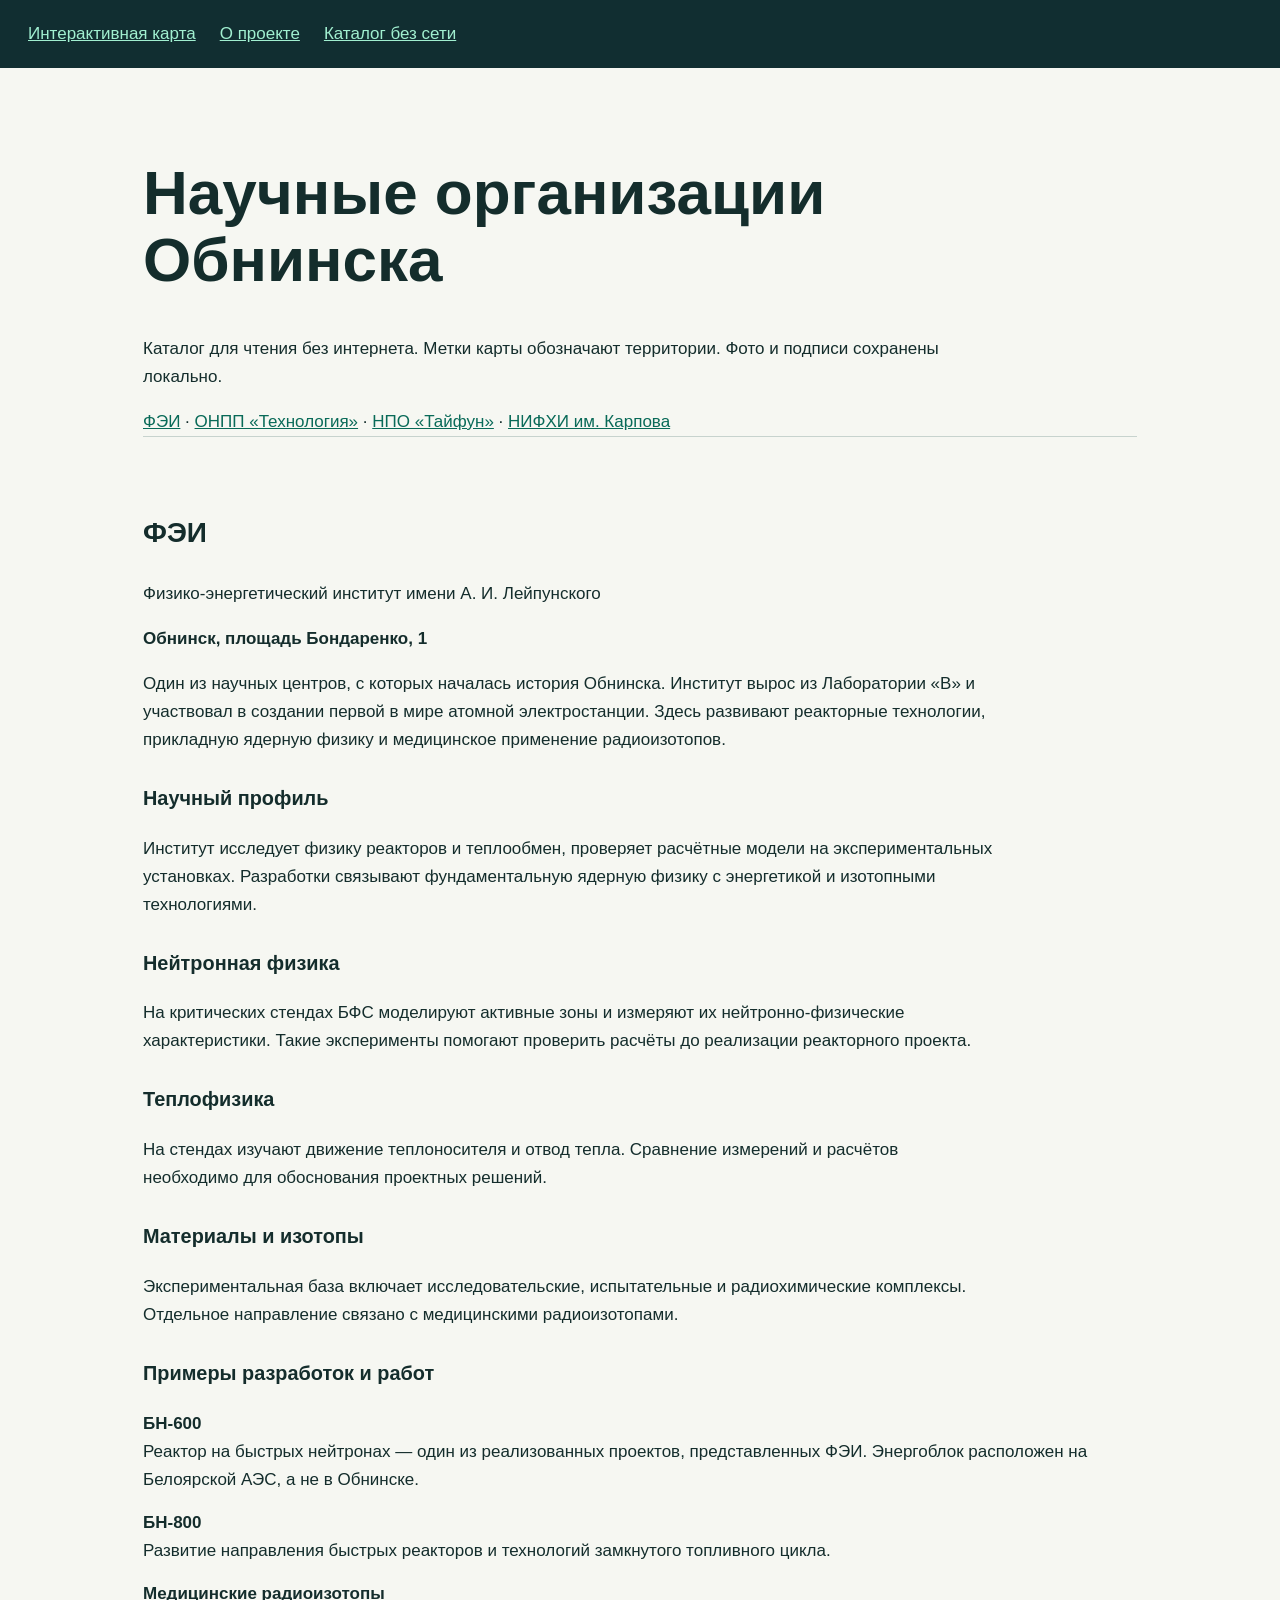
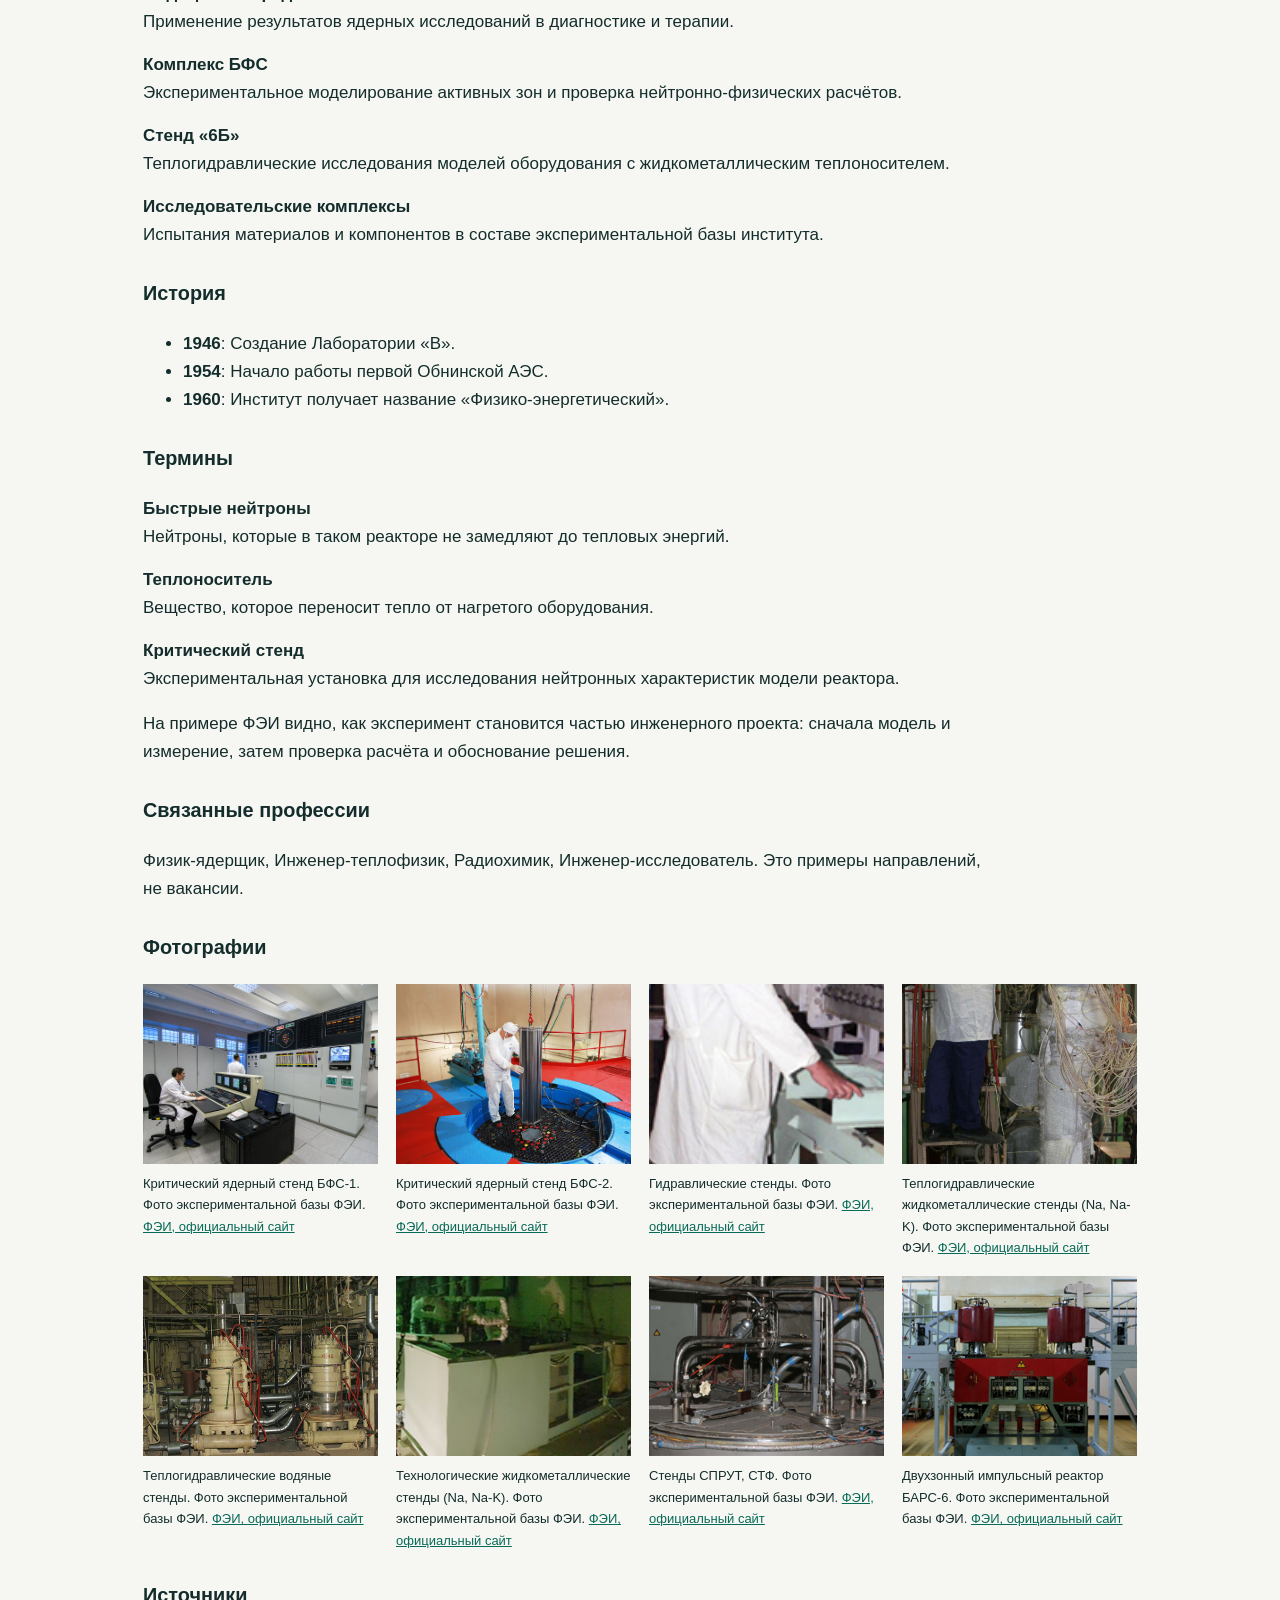
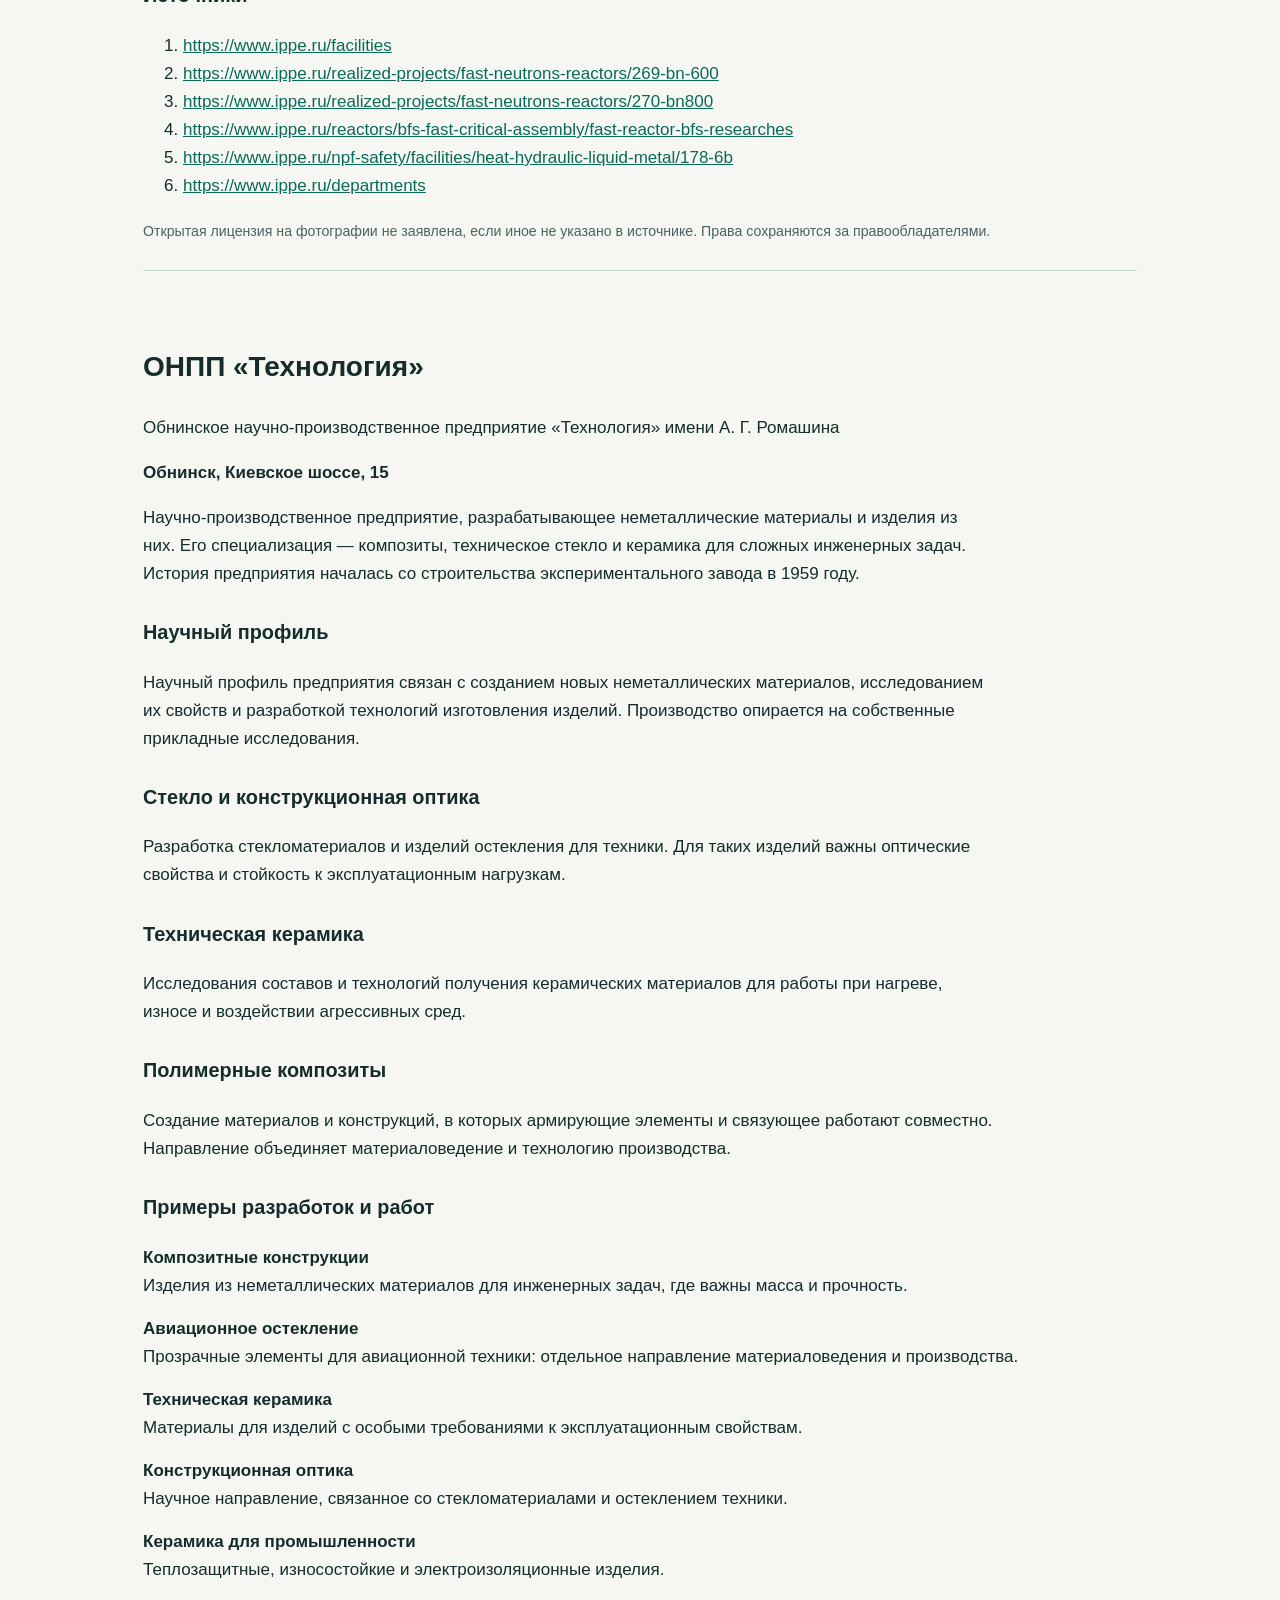
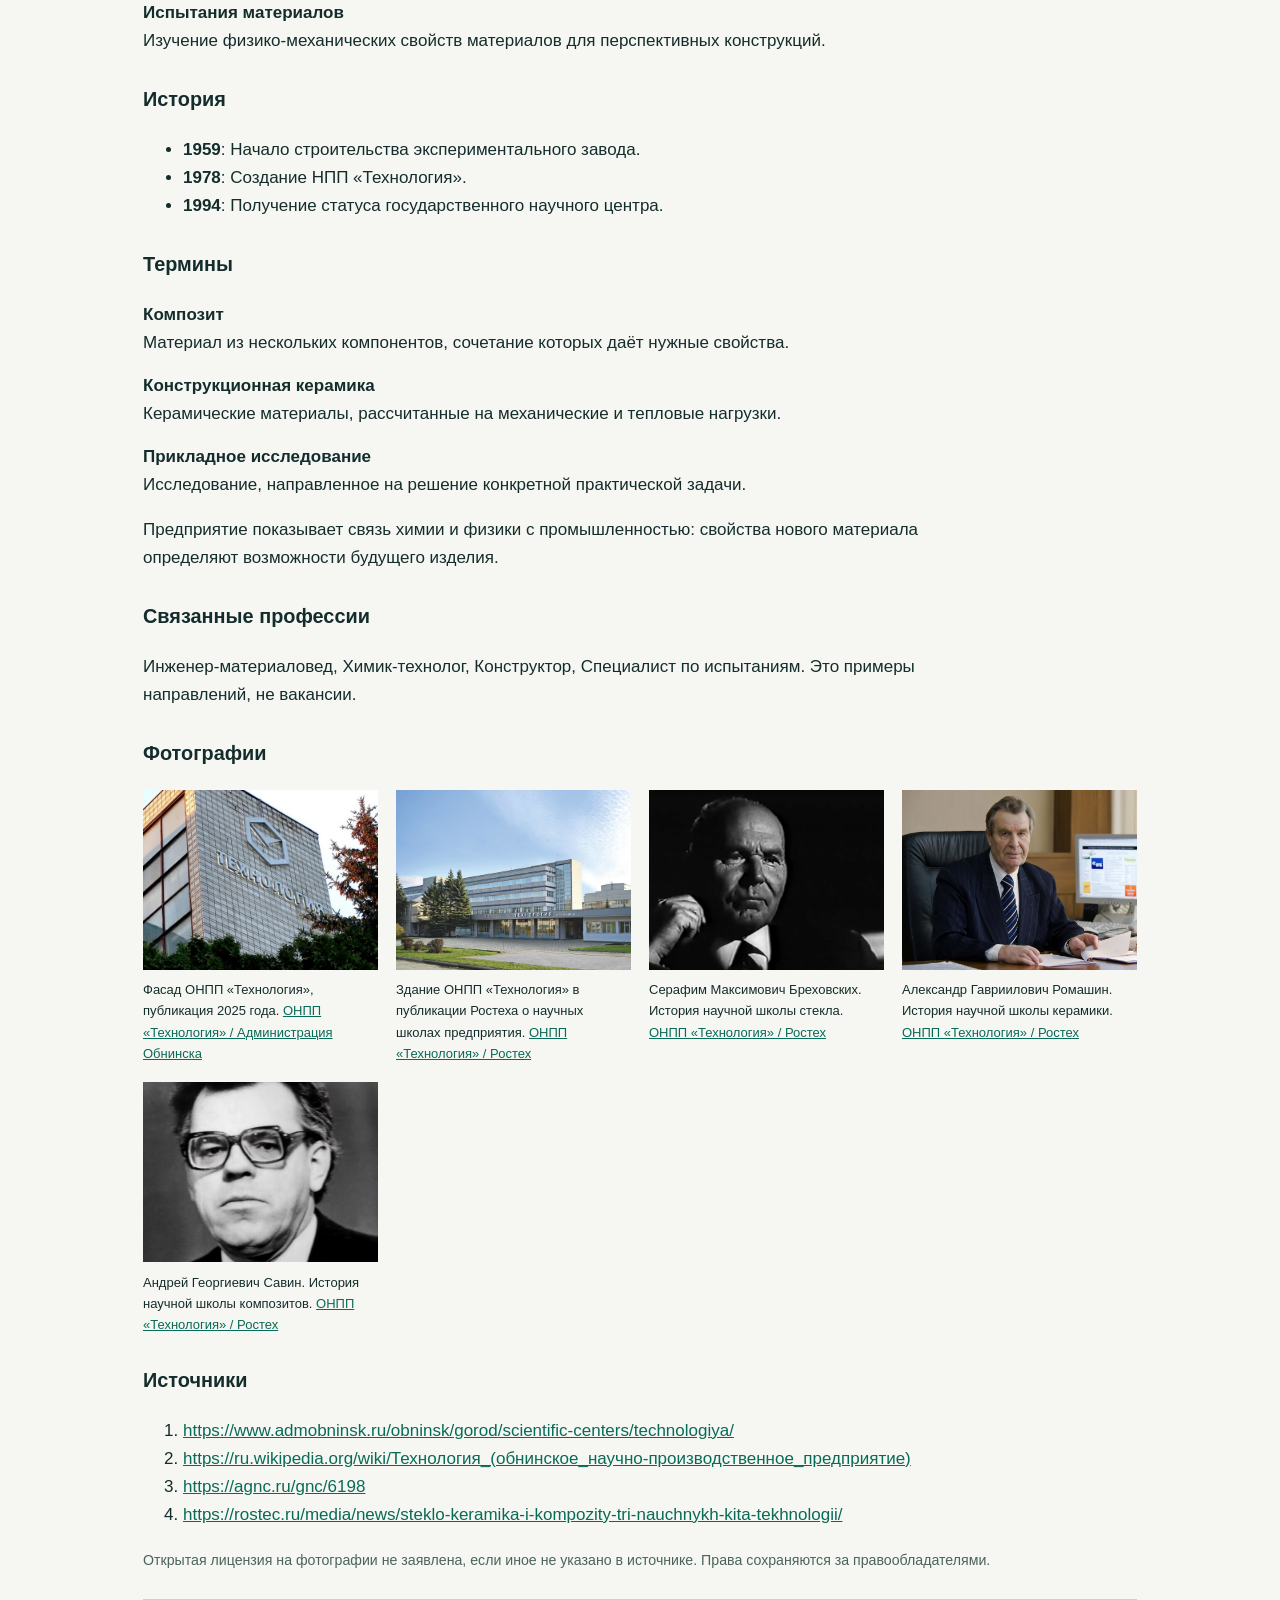
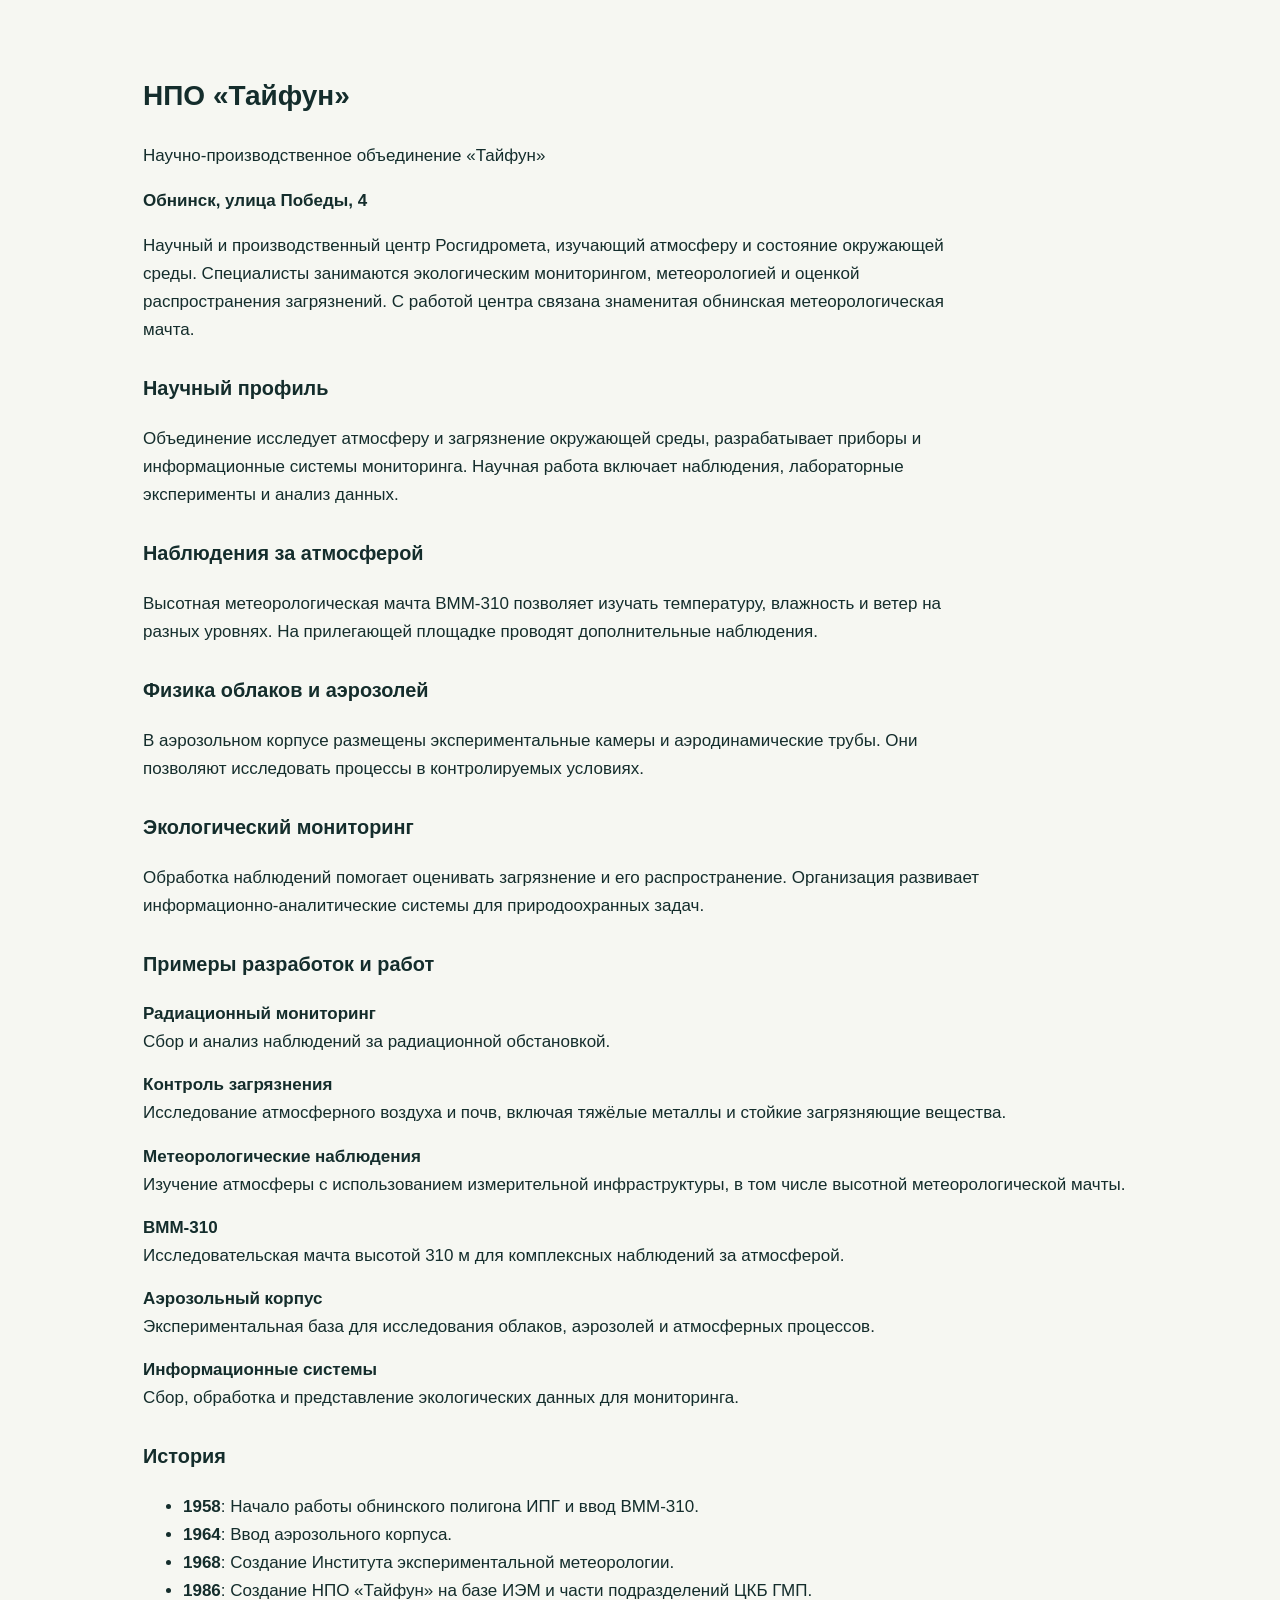
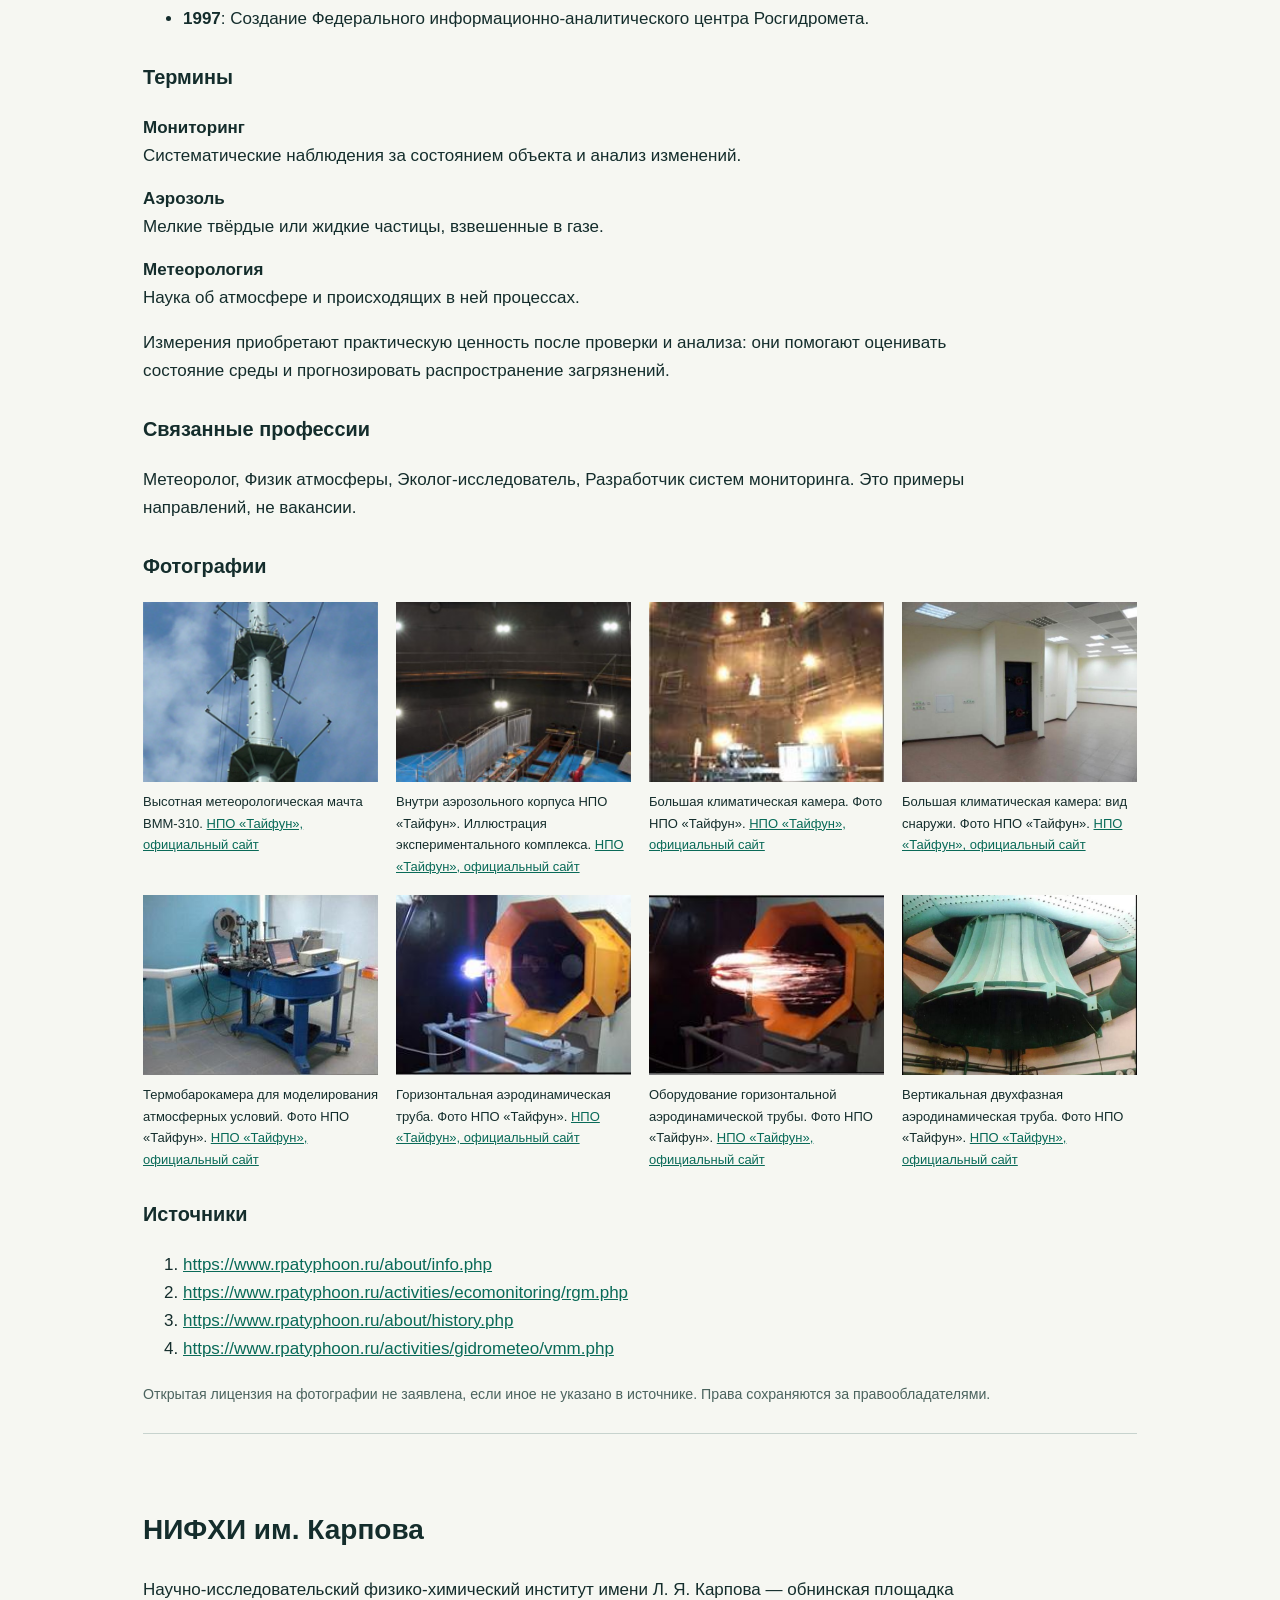
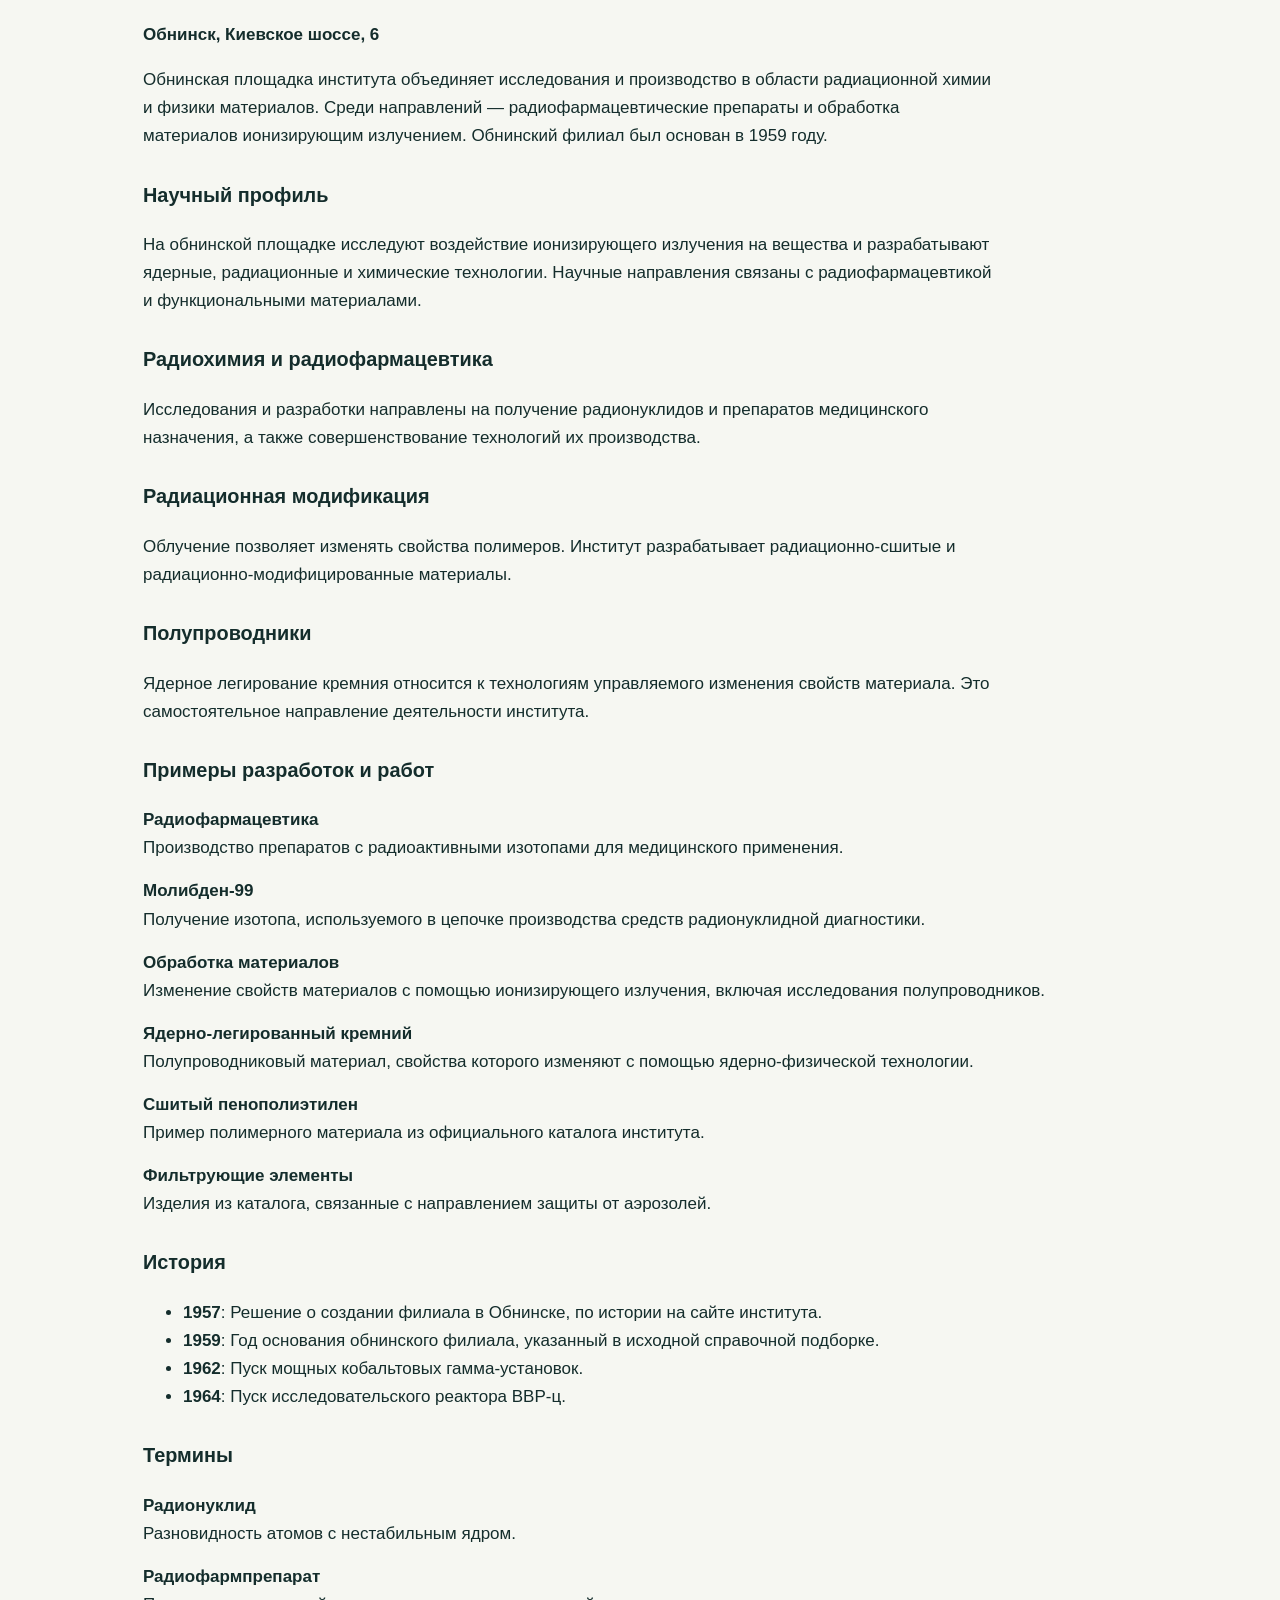
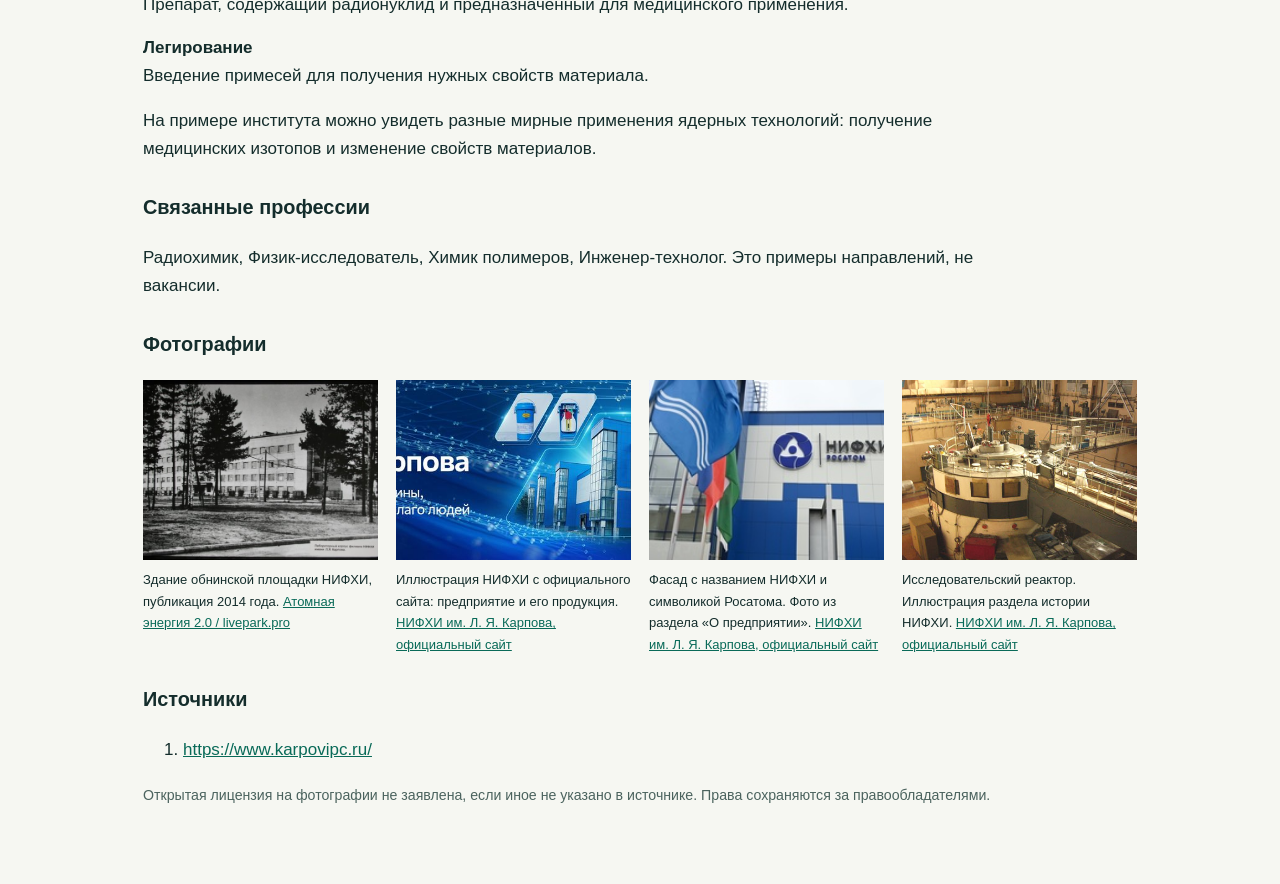
==== catalog.html @ e40cdf7e "Enhance map interactivity, upgrade high-res photos, and integrate Antigravity Orchestra - Add quick " ====
<!doctype html><html lang="ru"><meta charset="utf-8"><meta name="viewport" content="width=device-width, initial-scale=1"><title>Каталог научных организаций Обнинска</title><link rel="stylesheet" href="project.css"><header><a href="index.html">Интерактивная карта</a><a href="project.html">О проекте</a><a href="catalog.html">Каталог без сети</a></header><main><h1>Научные организации Обнинска</h1><p>Каталог для чтения без интернета. Метки карты обозначают территории. Фото и подписи сохранены локально.</p><nav><a href="#ippe">ФЭИ</a> · <a href="#technologiya">ОНПП «Технология»</a> · <a href="#typhoon">НПО «Тайфун»</a> · <a href="#karpov">НИФХИ им. Карпова</a></nav><section id="ippe"><h2>ФЭИ</h2><p>Физико-энергетический институт имени А. И. Лейпунского</p><p><b>Обнинск, площадь Бондаренко, 1</b></p><p>Один из научных центров, с которых началась история Обнинска. Институт вырос из Лаборатории «В» и участвовал в создании первой в мире атомной электростанции. Здесь развивают реакторные технологии, прикладную ядерную физику и медицинское применение радиоизотопов.</p><h3>Научный профиль</h3><p>Институт исследует физику реакторов и теплообмен, проверяет расчётные модели на экспериментальных установках. Разработки связывают фундаментальную ядерную физику с энергетикой и изотопными технологиями.</p><h3>Нейтронная физика</h3><p>На критических стендах БФС моделируют активные зоны и измеряют их нейтронно-физические характеристики. Такие эксперименты помогают проверить расчёты до реализации реакторного проекта.</p><h3>Теплофизика</h3><p>На стендах изучают движение теплоносителя и отвод тепла. Сравнение измерений и расчётов необходимо для обоснования проектных решений.</p><h3>Материалы и изотопы</h3><p>Экспериментальная база включает исследовательские, испытательные и радиохимические комплексы. Отдельное направление связано с медицинскими радиоизотопами.</p><h3>Примеры разработок и работ</h3><dl><dt>БН-600</dt><dd>Реактор на быстрых нейтронах — один из реализованных проектов, представленных ФЭИ. Энергоблок расположен на Белоярской АЭС, а не в Обнинске.</dd><dt>БН-800</dt><dd>Развитие направления быстрых реакторов и технологий замкнутого топливного цикла.</dd><dt>Медицинские радиоизотопы</dt><dd>Применение результатов ядерных исследований в диагностике и терапии.</dd><dt>Комплекс БФС</dt><dd>Экспериментальное моделирование активных зон и проверка нейтронно-физических расчётов.</dd><dt>Стенд «6Б»</dt><dd>Теплогидравлические исследования моделей оборудования с жидкометаллическим теплоносителем.</dd><dt>Исследовательские комплексы</dt><dd>Испытания материалов и компонентов в составе экспериментальной базы института.</dd></dl><h3>История</h3><ul><li><b>1946</b>: Создание Лаборатории «В».</li><li><b>1954</b>: Начало работы первой Обнинской АЭС.</li><li><b>1960</b>: Институт получает название «Физико-энергетический».</li></ul><h3>Термины</h3><dl><dt>Быстрые нейтроны</dt><dd>Нейтроны, которые в таком реакторе не замедляют до тепловых энергий.</dd><dt>Теплоноситель</dt><dd>Вещество, которое переносит тепло от нагретого оборудования.</dd><dt>Критический стенд</dt><dd>Экспериментальная установка для исследования нейтронных характеристик модели реактора.</dd></dl><p>На примере ФЭИ видно, как эксперимент становится частью инженерного проекта: сначала модель и измерение, затем проверка расчёта и обоснование решения.</p><h3>Связанные профессии</h3><p>Физик-ядерщик, Инженер-теплофизик, Радиохимик, Инженер-исследователь. Это примеры направлений, не вакансии.</p><h3>Фотографии</h3><div class="photos"><figure><a href="images/ippe-02.jpg"><img loading="lazy" src="images/ippe-02.jpg" alt="Критический ядерный стенд БФС-1. Фото экспериментальной базы ФЭИ."></a><figcaption>Критический ядерный стенд БФС-1. Фото экспериментальной базы ФЭИ. <a href="https://www.ippe.ru/facilities">ФЭИ, официальный сайт</a></figcaption></figure><figure><a href="images/ippe-03.jpg"><img loading="lazy" src="images/ippe-03.jpg" alt="Критический ядерный стенд БФС-2. Фото экспериментальной базы ФЭИ."></a><figcaption>Критический ядерный стенд БФС-2. Фото экспериментальной базы ФЭИ. <a href="https://www.ippe.ru/facilities">ФЭИ, официальный сайт</a></figcaption></figure><figure><a href="images/ippe-04.jpg"><img loading="lazy" src="images/ippe-04.jpg" alt="Гидравлические стенды. Фото экспериментальной базы ФЭИ."></a><figcaption>Гидравлические стенды. Фото экспериментальной базы ФЭИ. <a href="https://www.ippe.ru/facilities">ФЭИ, официальный сайт</a></figcaption></figure><figure><a href="images/ippe-05.jpg"><img loading="lazy" src="images/ippe-05.jpg" alt="Теплогидравлические жидкометаллические стенды (Na, Na-K). Фото экспериментальной базы ФЭИ."></a><figcaption>Теплогидравлические жидкометаллические стенды (Na, Na-K). Фото экспериментальной базы ФЭИ. <a href="https://www.ippe.ru/facilities">ФЭИ, официальный сайт</a></figcaption></figure><figure><a href="images/ippe-06.jpg"><img loading="lazy" src="images/ippe-06.jpg" alt="Теплогидравлические водяные стенды. Фото экспериментальной базы ФЭИ."></a><figcaption>Теплогидравлические водяные стенды. Фото экспериментальной базы ФЭИ. <a href="https://www.ippe.ru/facilities">ФЭИ, официальный сайт</a></figcaption></figure><figure><a href="images/ippe-07.jpg"><img loading="lazy" src="images/ippe-07.jpg" alt="Технологические жидкометаллические стенды (Na, Na-K). Фото экспериментальной базы ФЭИ."></a><figcaption>Технологические жидкометаллические стенды (Na, Na-K). Фото экспериментальной базы ФЭИ. <a href="https://www.ippe.ru/facilities">ФЭИ, официальный сайт</a></figcaption></figure><figure><a href="images/ippe-08.jpg"><img loading="lazy" src="images/ippe-08.jpg" alt="Стенды СПРУТ, СТФ. Фото экспериментальной базы ФЭИ."></a><figcaption>Стенды СПРУТ, СТФ. Фото экспериментальной базы ФЭИ. <a href="https://www.ippe.ru/facilities">ФЭИ, официальный сайт</a></figcaption></figure><figure><a href="images/ippe-09.jpg"><img loading="lazy" src="images/ippe-09.jpg" alt="Двухзонный импульсный реактор БАРС-6. Фото экспериментальной базы ФЭИ."></a><figcaption>Двухзонный импульсный реактор БАРС-6. Фото экспериментальной базы ФЭИ. <a href="https://www.ippe.ru/facilities">ФЭИ, официальный сайт</a></figcaption></figure></div><h3>Источники</h3><ol><li><a href="https://www.ippe.ru/facilities">https://www.ippe.ru/facilities</a></li><li><a href="https://www.ippe.ru/realized-projects/fast-neutrons-reactors/269-bn-600">https://www.ippe.ru/realized-projects/fast-neutrons-reactors/269-bn-600</a></li><li><a href="https://www.ippe.ru/realized-projects/fast-neutrons-reactors/270-bn800">https://www.ippe.ru/realized-projects/fast-neutrons-reactors/270-bn800</a></li><li><a href="https://www.ippe.ru/reactors/bfs-fast-critical-assembly/fast-reactor-bfs-researches">https://www.ippe.ru/reactors/bfs-fast-critical-assembly/fast-reactor-bfs-researches</a></li><li><a href="https://www.ippe.ru/npf-safety/facilities/heat-hydraulic-liquid-metal/178-6b">https://www.ippe.ru/npf-safety/facilities/heat-hydraulic-liquid-metal/178-6b</a></li><li><a href="https://www.ippe.ru/departments">https://www.ippe.ru/departments</a></li></ol><small>Открытая лицензия на фотографии не заявлена, если иное не указано в источнике. Права сохраняются за правообладателями.</small></section><section id="technologiya"><h2>ОНПП «Технология»</h2><p>Обнинское научно-производственное предприятие «Технология» имени А. Г. Ромашина</p><p><b>Обнинск, Киевское шоссе, 15</b></p><p>Научно-производственное предприятие, разрабатывающее неметаллические материалы и изделия из них. Его специализация — композиты, техническое стекло и керамика для сложных инженерных задач. История предприятия началась со строительства экспериментального завода в 1959 году.</p><h3>Научный профиль</h3><p>Научный профиль предприятия связан с созданием новых неметаллических материалов, исследованием их свойств и разработкой технологий изготовления изделий. Производство опирается на собственные прикладные исследования.</p><h3>Стекло и конструкционная оптика</h3><p>Разработка стекломатериалов и изделий остекления для техники. Для таких изделий важны оптические свойства и стойкость к эксплуатационным нагрузкам.</p><h3>Техническая керамика</h3><p>Исследования составов и технологий получения керамических материалов для работы при нагреве, износе и воздействии агрессивных сред.</p><h3>Полимерные композиты</h3><p>Создание материалов и конструкций, в которых армирующие элементы и связующее работают совместно. Направление объединяет материаловедение и технологию производства.</p><h3>Примеры разработок и работ</h3><dl><dt>Композитные конструкции</dt><dd>Изделия из неметаллических материалов для инженерных задач, где важны масса и прочность.</dd><dt>Авиационное остекление</dt><dd>Прозрачные элементы для авиационной техники: отдельное направление материаловедения и производства.</dd><dt>Техническая керамика</dt><dd>Материалы для изделий с особыми требованиями к эксплуатационным свойствам.</dd><dt>Конструкционная оптика</dt><dd>Научное направление, связанное со стекломатериалами и остеклением техники.</dd><dt>Керамика для промышленности</dt><dd>Теплозащитные, износостойкие и электроизоляционные изделия.</dd><dt>Испытания материалов</dt><dd>Изучение физико-механических свойств материалов для перспективных конструкций.</dd></dl><h3>История</h3><ul><li><b>1959</b>: Начало строительства экспериментального завода.</li><li><b>1978</b>: Создание НПП «Технология».</li><li><b>1994</b>: Получение статуса государственного научного центра.</li></ul><h3>Термины</h3><dl><dt>Композит</dt><dd>Материал из нескольких компонентов, сочетание которых даёт нужные свойства.</dd><dt>Конструкционная керамика</dt><dd>Керамические материалы, рассчитанные на механические и тепловые нагрузки.</dd><dt>Прикладное исследование</dt><dd>Исследование, направленное на решение конкретной практической задачи.</dd></dl><p>Предприятие показывает связь химии и физики с промышленностью: свойства нового материала определяют возможности будущего изделия.</p><h3>Связанные профессии</h3><p>Инженер-материаловед, Химик-технолог, Конструктор, Специалист по испытаниям. Это примеры направлений, не вакансии.</p><h3>Фотографии</h3><div class="photos"><figure><a href="images/technologiya.jpg"><img loading="lazy" src="images/technologiya.jpg" alt="Фасад ОНПП «Технология», публикация 2025 года."></a><figcaption>Фасад ОНПП «Технология», публикация 2025 года. <a href="https://admobninsk.ru/news/2025/10/24/news_34090.html">ОНПП «Технология» / Администрация Обнинска</a></figcaption></figure><figure><a href="images/technologiya-02.jpg"><img loading="lazy" src="images/technologiya-02.jpg" alt="Здание ОНПП «Технология» в публикации Ростеха о научных школах предприятия."></a><figcaption>Здание ОНПП «Технология» в публикации Ростеха о научных школах предприятия. <a href="https://rostec.ru/media/news/steklo-keramika-i-kompozity-tri-nauchnykh-kita-tekhnologii/">ОНПП «Технология» / Ростех</a></figcaption></figure><figure><a href="images/technologiya-03.jpg"><img loading="lazy" src="images/technologiya-03.jpg" alt="Серафим Максимович Бреховских. История научной школы стекла."></a><figcaption>Серафим Максимович Бреховских. История научной школы стекла. <a href="https://rostec.ru/media/news/steklo-keramika-i-kompozity-tri-nauchnykh-kita-tekhnologii/">ОНПП «Технология» / Ростех</a></figcaption></figure><figure><a href="images/technologiya-04.jpg"><img loading="lazy" src="images/technologiya-04.jpg" alt="Александр Гавриилович Ромашин. История научной школы керамики."></a><figcaption>Александр Гавриилович Ромашин. История научной школы керамики. <a href="https://rostec.ru/media/news/steklo-keramika-i-kompozity-tri-nauchnykh-kita-tekhnologii/">ОНПП «Технология» / Ростех</a></figcaption></figure><figure><a href="images/technologiya-05.jpg"><img loading="lazy" src="images/technologiya-05.jpg" alt="Андрей Георгиевич Савин. История научной школы композитов."></a><figcaption>Андрей Георгиевич Савин. История научной школы композитов. <a href="https://rostec.ru/media/news/steklo-keramika-i-kompozity-tri-nauchnykh-kita-tekhnologii/">ОНПП «Технология» / Ростех</a></figcaption></figure></div><h3>Источники</h3><ol><li><a href="https://www.admobninsk.ru/obninsk/gorod/scientific-centers/technologiya/">https://www.admobninsk.ru/obninsk/gorod/scientific-centers/technologiya/</a></li><li><a href="https://ru.wikipedia.org/wiki/Технология_(обнинское_научно-производственное_предприятие)">https://ru.wikipedia.org/wiki/Технология_(обнинское_научно-производственное_предприятие)</a></li><li><a href="https://agnc.ru/gnc/6198">https://agnc.ru/gnc/6198</a></li><li><a href="https://rostec.ru/media/news/steklo-keramika-i-kompozity-tri-nauchnykh-kita-tekhnologii/">https://rostec.ru/media/news/steklo-keramika-i-kompozity-tri-nauchnykh-kita-tekhnologii/</a></li></ol><small>Открытая лицензия на фотографии не заявлена, если иное не указано в источнике. Права сохраняются за правообладателями.</small></section><section id="typhoon"><h2>НПО «Тайфун»</h2><p>Научно-производственное объединение «Тайфун»</p><p><b>Обнинск, улица Победы, 4</b></p><p>Научный и производственный центр Росгидромета, изучающий атмосферу и состояние окружающей среды. Специалисты занимаются экологическим мониторингом, метеорологией и оценкой распространения загрязнений. С работой центра связана знаменитая обнинская метеорологическая мачта.</p><h3>Научный профиль</h3><p>Объединение исследует атмосферу и загрязнение окружающей среды, разрабатывает приборы и информационные системы мониторинга. Научная работа включает наблюдения, лабораторные эксперименты и анализ данных.</p><h3>Наблюдения за атмосферой</h3><p>Высотная метеорологическая мачта ВММ-310 позволяет изучать температуру, влажность и ветер на разных уровнях. На прилегающей площадке проводят дополнительные наблюдения.</p><h3>Физика облаков и аэрозолей</h3><p>В аэрозольном корпусе размещены экспериментальные камеры и аэродинамические трубы. Они позволяют исследовать процессы в контролируемых условиях.</p><h3>Экологический мониторинг</h3><p>Обработка наблюдений помогает оценивать загрязнение и его распространение. Организация развивает информационно-аналитические системы для природоохранных задач.</p><h3>Примеры разработок и работ</h3><dl><dt>Радиационный мониторинг</dt><dd>Сбор и анализ наблюдений за радиационной обстановкой.</dd><dt>Контроль загрязнения</dt><dd>Исследование атмосферного воздуха и почв, включая тяжёлые металлы и стойкие загрязняющие вещества.</dd><dt>Метеорологические наблюдения</dt><dd>Изучение атмосферы с использованием измерительной инфраструктуры, в том числе высотной метеорологической мачты.</dd><dt>ВММ-310</dt><dd>Исследовательская мачта высотой 310 м для комплексных наблюдений за атмосферой.</dd><dt>Аэрозольный корпус</dt><dd>Экспериментальная база для исследования облаков, аэрозолей и атмосферных процессов.</dd><dt>Информационные системы</dt><dd>Сбор, обработка и представление экологических данных для мониторинга.</dd></dl><h3>История</h3><ul><li><b>1958</b>: Начало работы обнинского полигона ИПГ и ввод ВММ-310.</li><li><b>1964</b>: Ввод аэрозольного корпуса.</li><li><b>1968</b>: Создание Института экспериментальной метеорологии.</li><li><b>1986</b>: Создание НПО «Тайфун» на базе ИЭМ и части подразделений ЦКБ ГМП.</li><li><b>1997</b>: Создание Федерального информационно-аналитического центра Росгидромета.</li></ul><h3>Термины</h3><dl><dt>Мониторинг</dt><dd>Систематические наблюдения за состоянием объекта и анализ изменений.</dd><dt>Аэрозоль</dt><dd>Мелкие твёрдые или жидкие частицы, взвешенные в газе.</dd><dt>Метеорология</dt><dd>Наука об атмосфере и происходящих в ней процессах.</dd></dl><p>Измерения приобретают практическую ценность после проверки и анализа: они помогают оценивать состояние среды и прогнозировать распространение загрязнений.</p><h3>Связанные профессии</h3><p>Метеоролог, Физик атмосферы, Эколог-исследователь, Разработчик систем мониторинга. Это примеры направлений, не вакансии.</p><h3>Фотографии</h3><div class="photos"><figure><a href="images/typhoon-02.jpg"><img loading="lazy" src="images/typhoon-02.jpg" alt="Высотная метеорологическая мачта ВММ-310."></a><figcaption>Высотная метеорологическая мачта ВММ-310. <a href="https://www.rpatyphoon.ru/">НПО «Тайфун», официальный сайт</a></figcaption></figure><figure><a href="images/typhoon-03.jpg"><img loading="lazy" src="images/typhoon-03.jpg" alt="Внутри аэрозольного корпуса НПО «Тайфун». Иллюстрация экспериментального комплекса."></a><figcaption>Внутри аэрозольного корпуса НПО «Тайфун». Иллюстрация экспериментального комплекса. <a href="https://www.rpatyphoon.ru/">НПО «Тайфун», официальный сайт</a></figcaption></figure><figure><a href="images/typhoon-04.jpg"><img loading="lazy" src="images/typhoon-04.jpg" alt="Большая климатическая камера. Фото НПО «Тайфун»."></a><figcaption>Большая климатическая камера. Фото НПО «Тайфун». <a href="https://www.rpatyphoon.ru/activities/gidrometeo/uu.php">НПО «Тайфун», официальный сайт</a></figcaption></figure><figure><a href="images/typhoon-05.jpg"><img loading="lazy" src="images/typhoon-05.jpg" alt="Большая климатическая камера: вид снаружи. Фото НПО «Тайфун»."></a><figcaption>Большая климатическая камера: вид снаружи. Фото НПО «Тайфун». <a href="https://www.rpatyphoon.ru/activities/gidrometeo/uu.php">НПО «Тайфун», официальный сайт</a></figcaption></figure><figure><a href="images/typhoon-06.jpg"><img loading="lazy" src="images/typhoon-06.jpg" alt="Термобарокамера для моделирования атмосферных условий. Фото НПО «Тайфун»."></a><figcaption>Термобарокамера для моделирования атмосферных условий. Фото НПО «Тайфун». <a href="https://www.rpatyphoon.ru/activities/gidrometeo/uu.php">НПО «Тайфун», официальный сайт</a></figcaption></figure><figure><a href="images/typhoon-07.jpg"><img loading="lazy" src="images/typhoon-07.jpg" alt="Горизонтальная аэродинамическая труба. Фото НПО «Тайфун»."></a><figcaption>Горизонтальная аэродинамическая труба. Фото НПО «Тайфун». <a href="https://www.rpatyphoon.ru/activities/gidrometeo/uu.php">НПО «Тайфун», официальный сайт</a></figcaption></figure><figure><a href="images/typhoon-08.jpg"><img loading="lazy" src="images/typhoon-08.jpg" alt="Оборудование горизонтальной аэродинамической трубы. Фото НПО «Тайфун»."></a><figcaption>Оборудование горизонтальной аэродинамической трубы. Фото НПО «Тайфун». <a href="https://www.rpatyphoon.ru/activities/gidrometeo/uu.php">НПО «Тайфун», официальный сайт</a></figcaption></figure><figure><a href="images/typhoon-09.jpg"><img loading="lazy" src="images/typhoon-09.jpg" alt="Вертикальная двухфазная аэродинамическая труба. Фото НПО «Тайфун»."></a><figcaption>Вертикальная двухфазная аэродинамическая труба. Фото НПО «Тайфун». <a href="https://www.rpatyphoon.ru/activities/gidrometeo/uu.php">НПО «Тайфун», официальный сайт</a></figcaption></figure></div><h3>Источники</h3><ol><li><a href="https://www.rpatyphoon.ru/about/info.php">https://www.rpatyphoon.ru/about/info.php</a></li><li><a href="https://www.rpatyphoon.ru/activities/ecomonitoring/rgm.php">https://www.rpatyphoon.ru/activities/ecomonitoring/rgm.php</a></li><li><a href="https://www.rpatyphoon.ru/about/history.php">https://www.rpatyphoon.ru/about/history.php</a></li><li><a href="https://www.rpatyphoon.ru/activities/gidrometeo/vmm.php">https://www.rpatyphoon.ru/activities/gidrometeo/vmm.php</a></li></ol><small>Открытая лицензия на фотографии не заявлена, если иное не указано в источнике. Права сохраняются за правообладателями.</small></section><section id="karpov"><h2>НИФХИ им. Карпова</h2><p>Научно-исследовательский физико-химический институт имени Л. Я. Карпова — обнинская площадка</p><p><b>Обнинск, Киевское шоссе, 6</b></p><p>Обнинская площадка института объединяет исследования и производство в области радиационной химии и физики материалов. Среди направлений — радиофармацевтические препараты и обработка материалов ионизирующим излучением. Обнинский филиал был основан в 1959 году.</p><h3>Научный профиль</h3><p>На обнинской площадке исследуют воздействие ионизирующего излучения на вещества и разрабатывают ядерные, радиационные и химические технологии. Научные направления связаны с радиофармацевтикой и функциональными материалами.</p><h3>Радиохимия и радиофармацевтика</h3><p>Исследования и разработки направлены на получение радионуклидов и препаратов медицинского назначения, а также совершенствование технологий их производства.</p><h3>Радиационная модификация</h3><p>Облучение позволяет изменять свойства полимеров. Институт разрабатывает радиационно-сшитые и радиационно-модифицированные материалы.</p><h3>Полупроводники</h3><p>Ядерное легирование кремния относится к технологиям управляемого изменения свойств материала. Это самостоятельное направление деятельности института.</p><h3>Примеры разработок и работ</h3><dl><dt>Радиофармацевтика</dt><dd>Производство препаратов с радиоактивными изотопами для медицинского применения.</dd><dt>Молибден-99</dt><dd>Получение изотопа, используемого в цепочке производства средств радионуклидной диагностики.</dd><dt>Обработка материалов</dt><dd>Изменение свойств материалов с помощью ионизирующего излучения, включая исследования полупроводников.</dd><dt>Ядерно-легированный кремний</dt><dd>Полупроводниковый материал, свойства которого изменяют с помощью ядерно-физической технологии.</dd><dt>Сшитый пенополиэтилен</dt><dd>Пример полимерного материала из официального каталога института.</dd><dt>Фильтрующие элементы</dt><dd>Изделия из каталога, связанные с направлением защиты от аэрозолей.</dd></dl><h3>История</h3><ul><li><b>1957</b>: Решение о создании филиала в Обнинске, по истории на сайте института.</li><li><b>1959</b>: Год основания обнинского филиала, указанный в исходной справочной подборке.</li><li><b>1962</b>: Пуск мощных кобальтовых гамма-установок.</li><li><b>1964</b>: Пуск исследовательского реактора ВВР-ц.</li></ul><h3>Термины</h3><dl><dt>Радионуклид</dt><dd>Разновидность атомов с нестабильным ядром.</dd><dt>Радиофармпрепарат</dt><dd>Препарат, содержащий радионуклид и предназначенный для медицинского применения.</dd><dt>Легирование</dt><dd>Введение примесей для получения нужных свойств материала.</dd></dl><p>На примере института можно увидеть разные мирные применения ядерных технологий: получение медицинских изотопов и изменение свойств материалов.</p><h3>Связанные профессии</h3><p>Радиохимик, Физик-исследователь, Химик полимеров, Инженер-технолог. Это примеры направлений, не вакансии.</p><h3>Фотографии</h3><div class="photos"><figure><a href="images/karpov.jpg"><img loading="lazy" src="images/karpov.jpg" alt="Здание обнинской площадки НИФХИ, публикация 2014 года."></a><figcaption>Здание обнинской площадки НИФХИ, публикация 2014 года. <a href="https://www.atomic-energy.ru/news/2014/11/14/52921">Атомная энергия 2.0 / livepark.pro</a></figcaption></figure><figure><a href="images/karpov-02.jpg"><img loading="lazy" src="images/karpov-02.jpg" alt="Иллюстрация НИФХИ с официального сайта: предприятие и его продукция."></a><figcaption>Иллюстрация НИФХИ с официального сайта: предприятие и его продукция. <a href="https://www.karpovipc.ru/">НИФХИ им. Л. Я. Карпова, официальный сайт</a></figcaption></figure><figure><a href="images/karpov-03.jpg"><img loading="lazy" src="images/karpov-03.jpg" alt="Фасад с названием НИФХИ и символикой Росатома. Фото из раздела «О предприятии»."></a><figcaption>Фасад с названием НИФХИ и символикой Росатома. Фото из раздела «О предприятии». <a href="https://www.karpovipc.ru/">НИФХИ им. Л. Я. Карпова, официальный сайт</a></figcaption></figure><figure><a href="images/karpov-04.jpg"><img loading="lazy" src="images/karpov-04.jpg" alt="Исследовательский реактор. Иллюстрация раздела истории НИФХИ."></a><figcaption>Исследовательский реактор. Иллюстрация раздела истории НИФХИ. <a href="https://www.karpovipc.ru/">НИФХИ им. Л. Я. Карпова, официальный сайт</a></figcaption></figure></div><h3>Источники</h3><ol><li><a href="https://www.karpovipc.ru/">https://www.karpovipc.ru/</a></li></ol><small>Открытая лицензия на фотографии не заявлена, если иное не указано в источнике. Права сохраняются за правообладателями.</small></section></main></html>
---- project.css ----
*{box-sizing:border-box}body{margin:0;background:#f6f7f2;color:#142d2c;font:17px/1.65 Arial,sans-serif}main{max-width:1050px;margin:auto;padding:50px 28px}header{background:#112e31;color:white;padding:20px 28px}a{color:#096a58}header a{color:#a1efd0;margin-right:24px}h1{font-size:clamp(34px,6vw,62px);line-height:1.08;max-width:950px}h2{margin-top:48px;font-size:28px}h3{margin-top:28px}p{max-width:850px}.lead{font-size:23px}.action{display:inline-block;background:#123e39;color:white;padding:12px 22px;margin:8px 12px 8px 0;border-radius:6px;text-decoration:none}section{border-top:1px solid #c7d3ce;padding:25px 0}.photos{display:grid;grid-template-columns:repeat(auto-fit,minmax(220px,1fr));gap:18px}figure{margin:0}figure img{width:100%;height:180px;object-fit:cover}figcaption{font-size:13px}dt{font-weight:bold}dd{margin:0 0 15px}small{color:#4b635e}table{width:100%;border-collapse:collapse}td,th{text-align:left;padding:12px;border-bottom:1px solid #cad5cd}@media print{header,.action{display:none}body{background:white}main{padding:0}.photos{grid-template-columns:repeat(3,1fr)}section{break-before:page}}
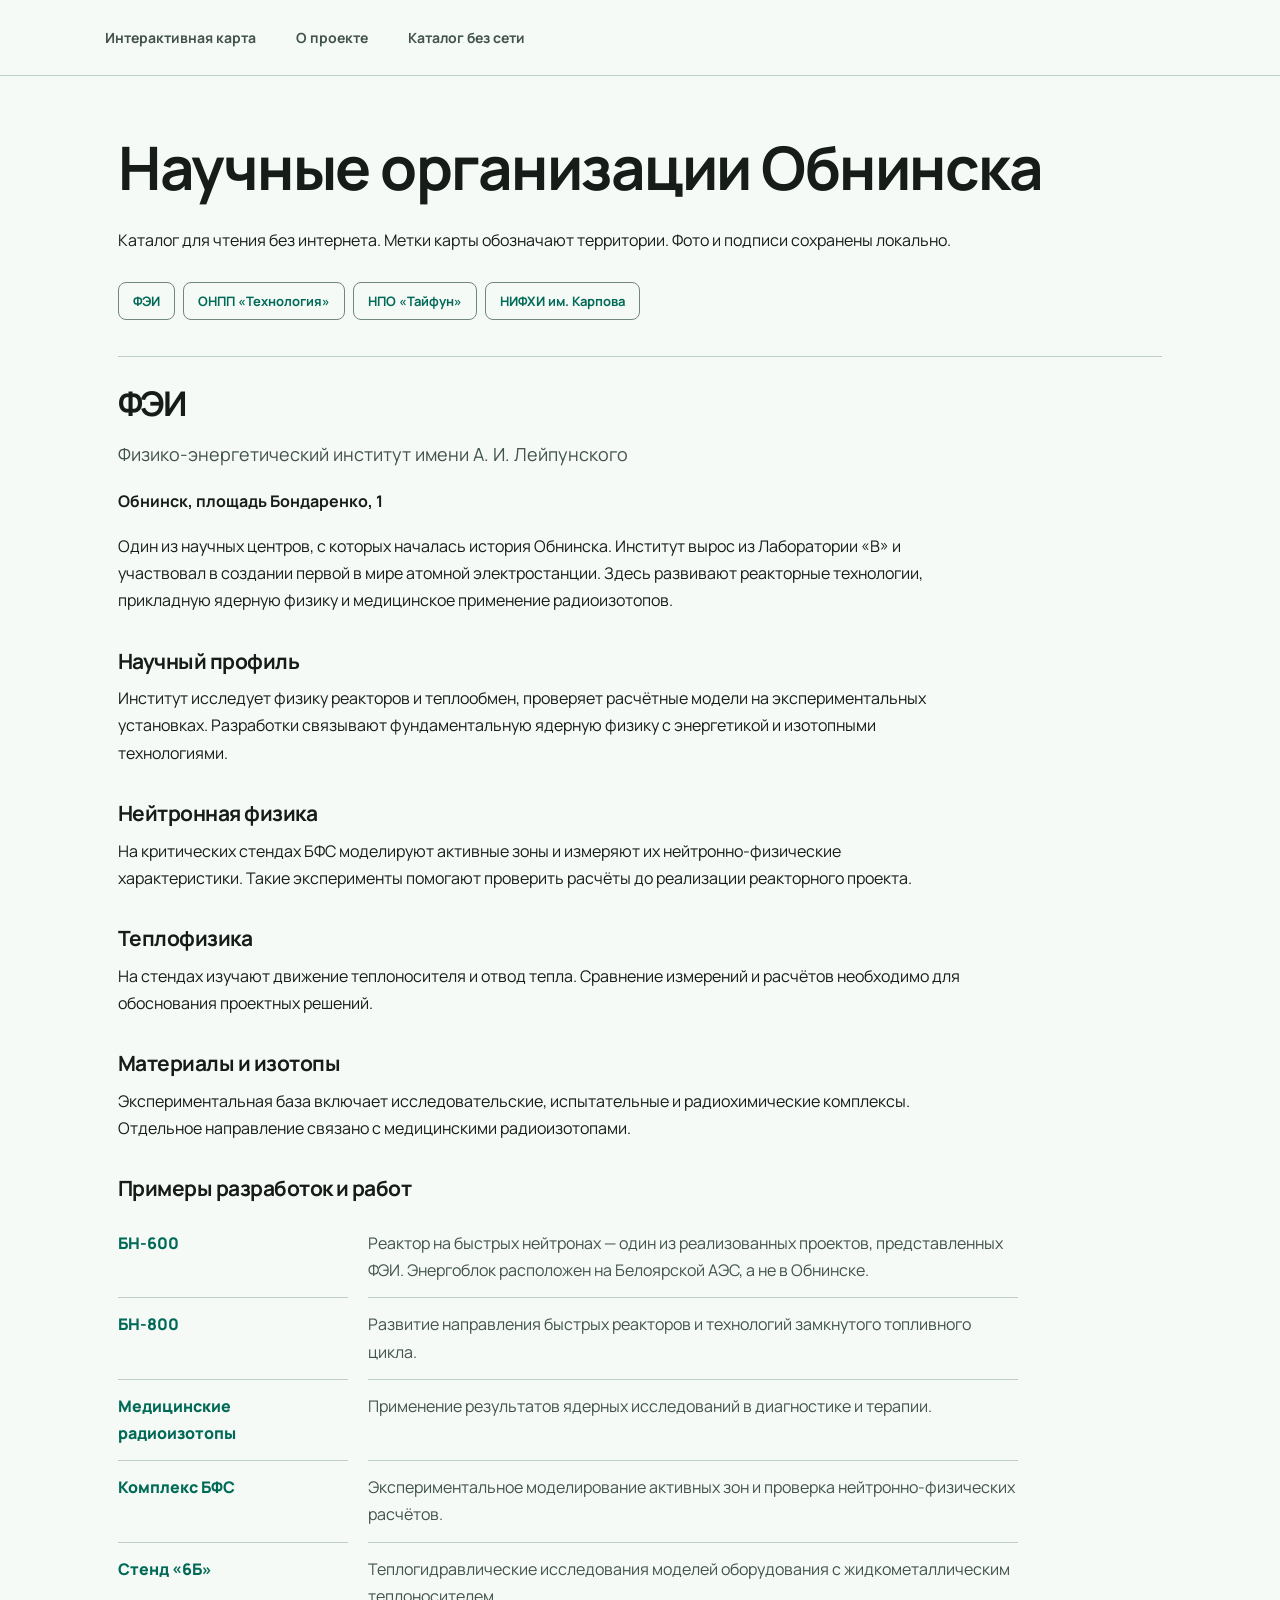
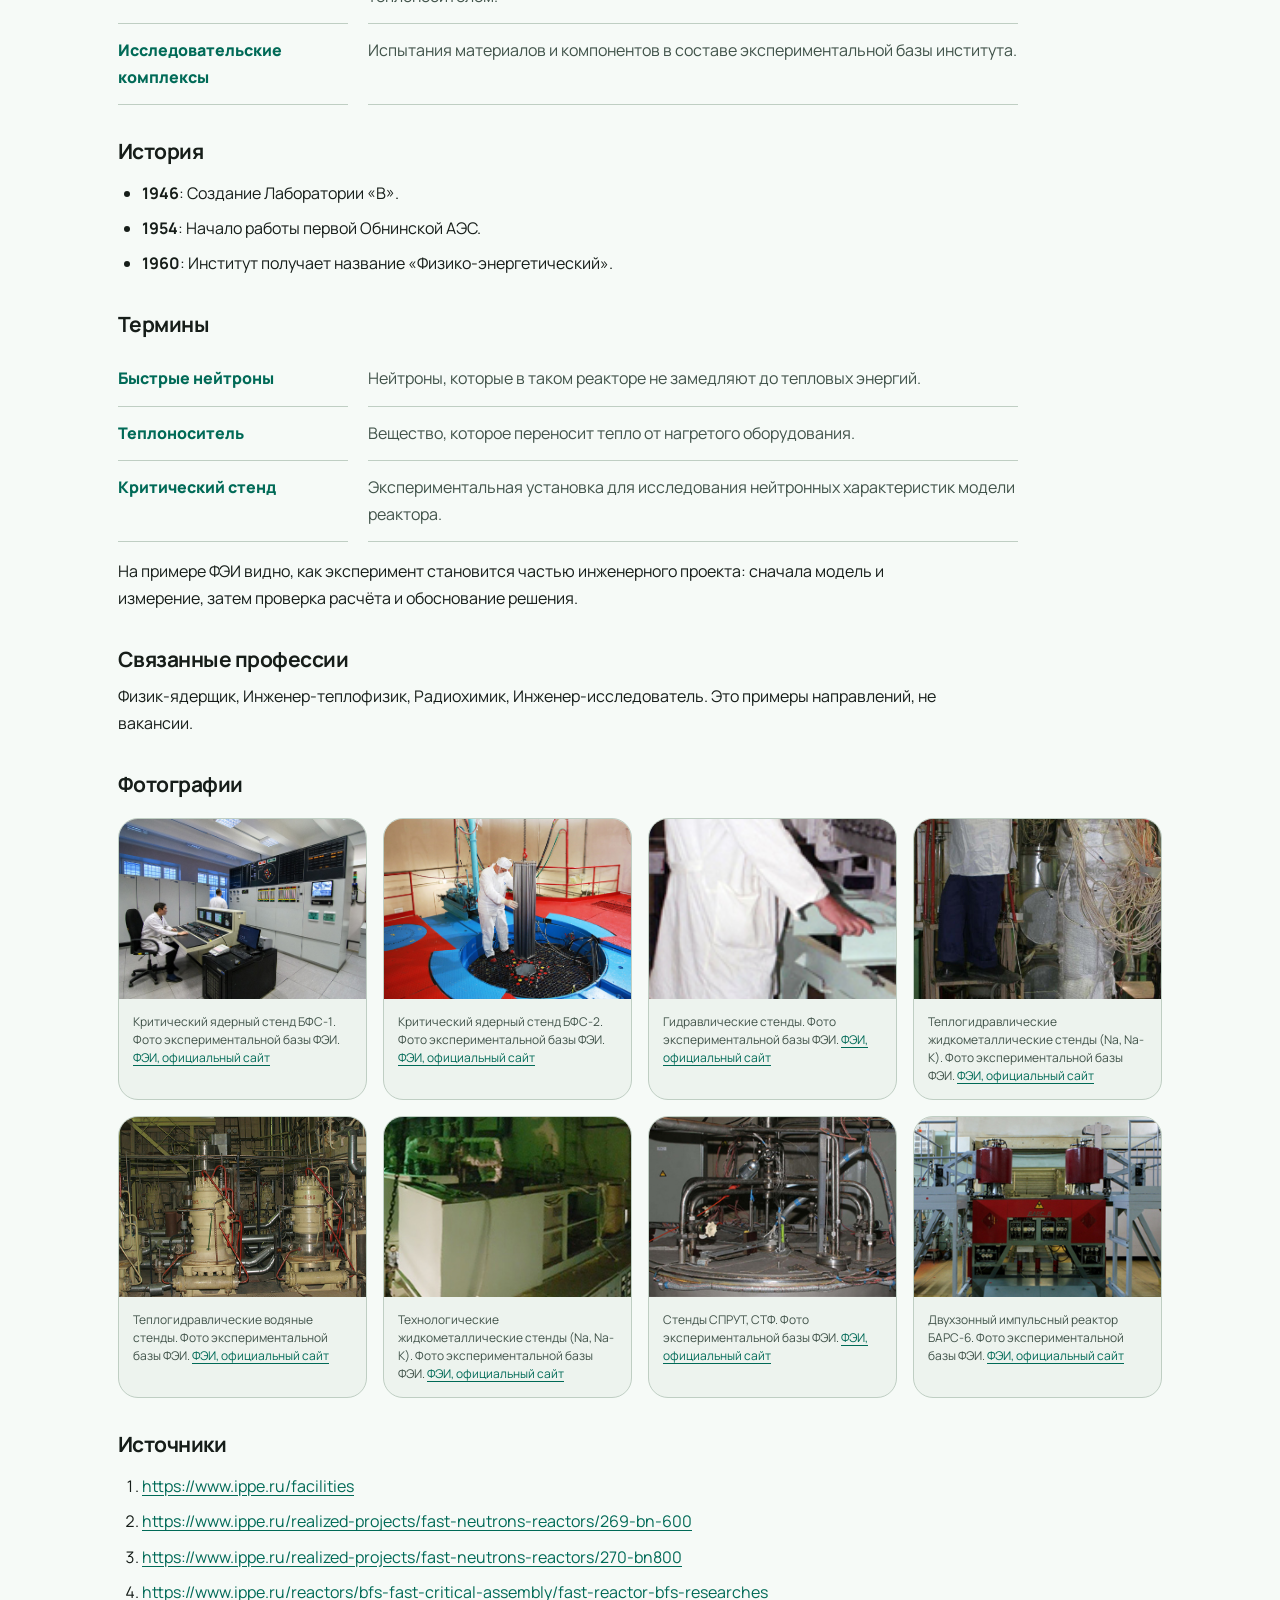
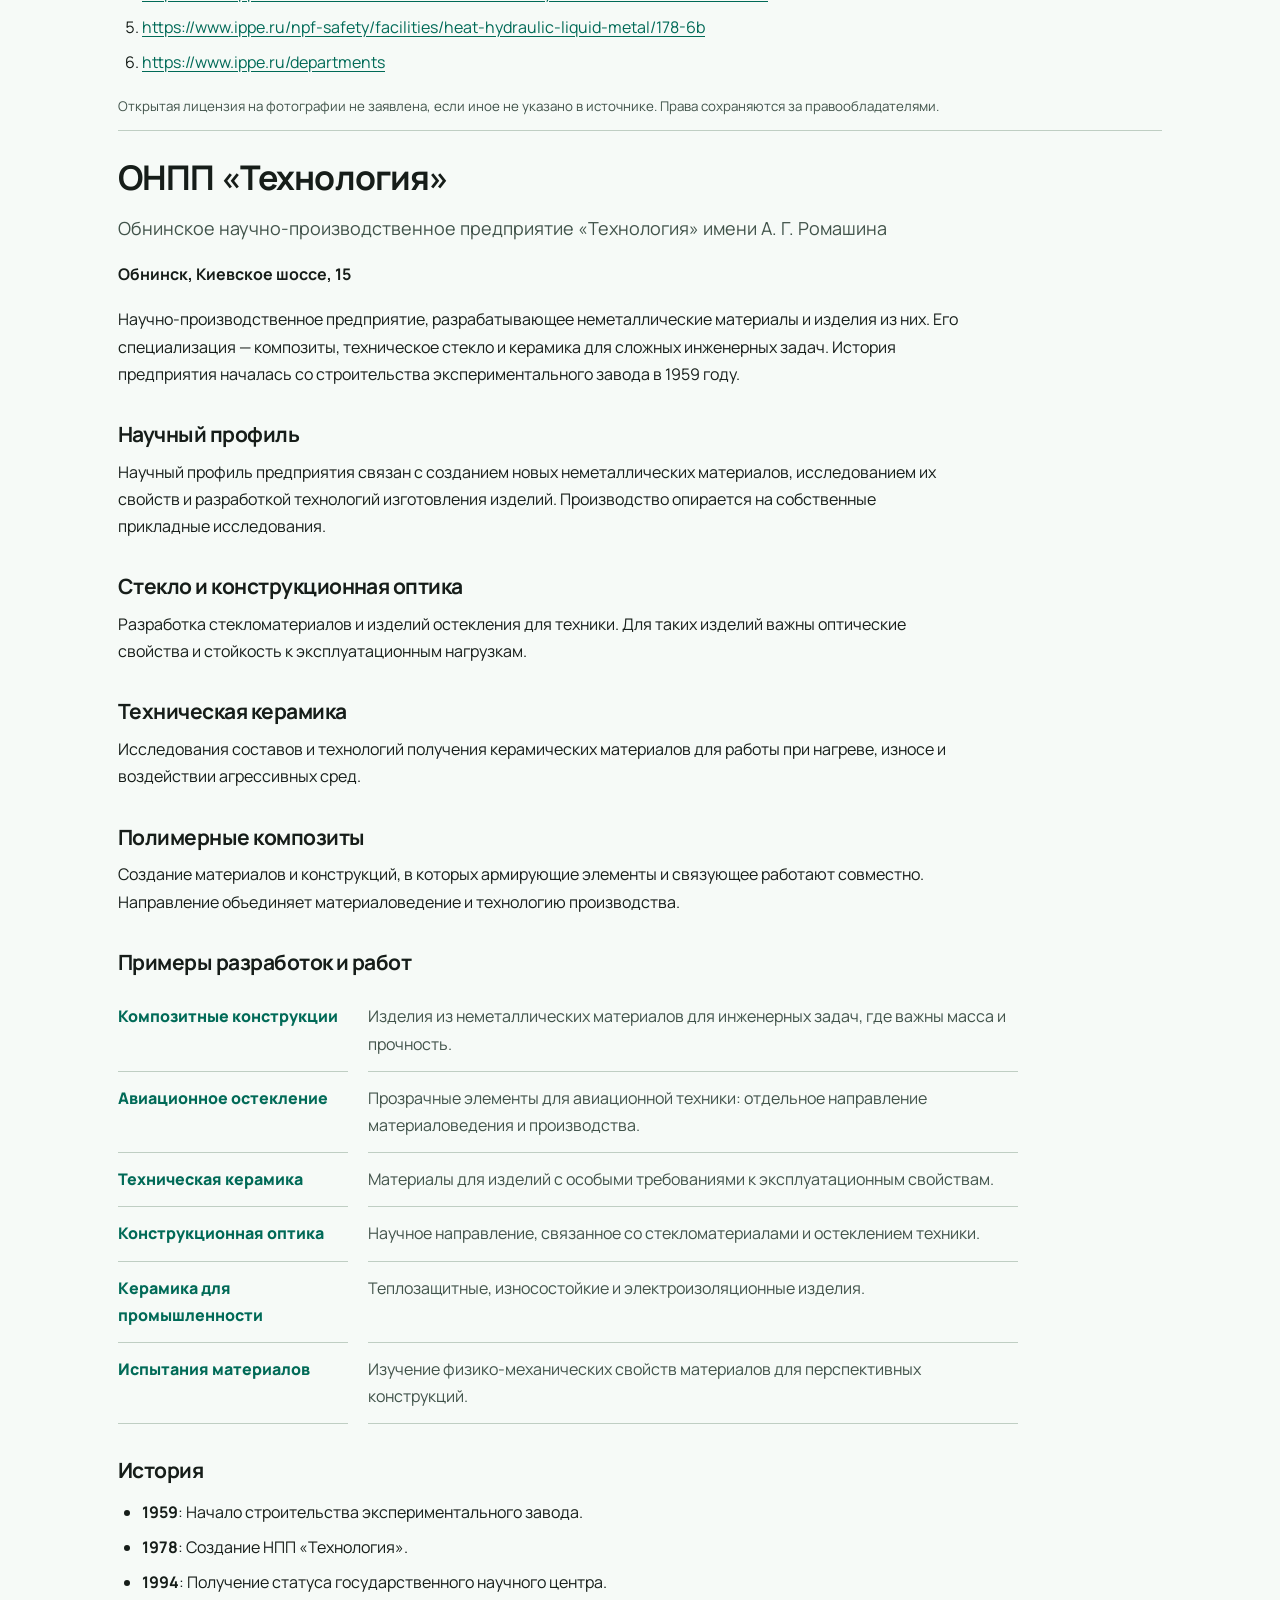
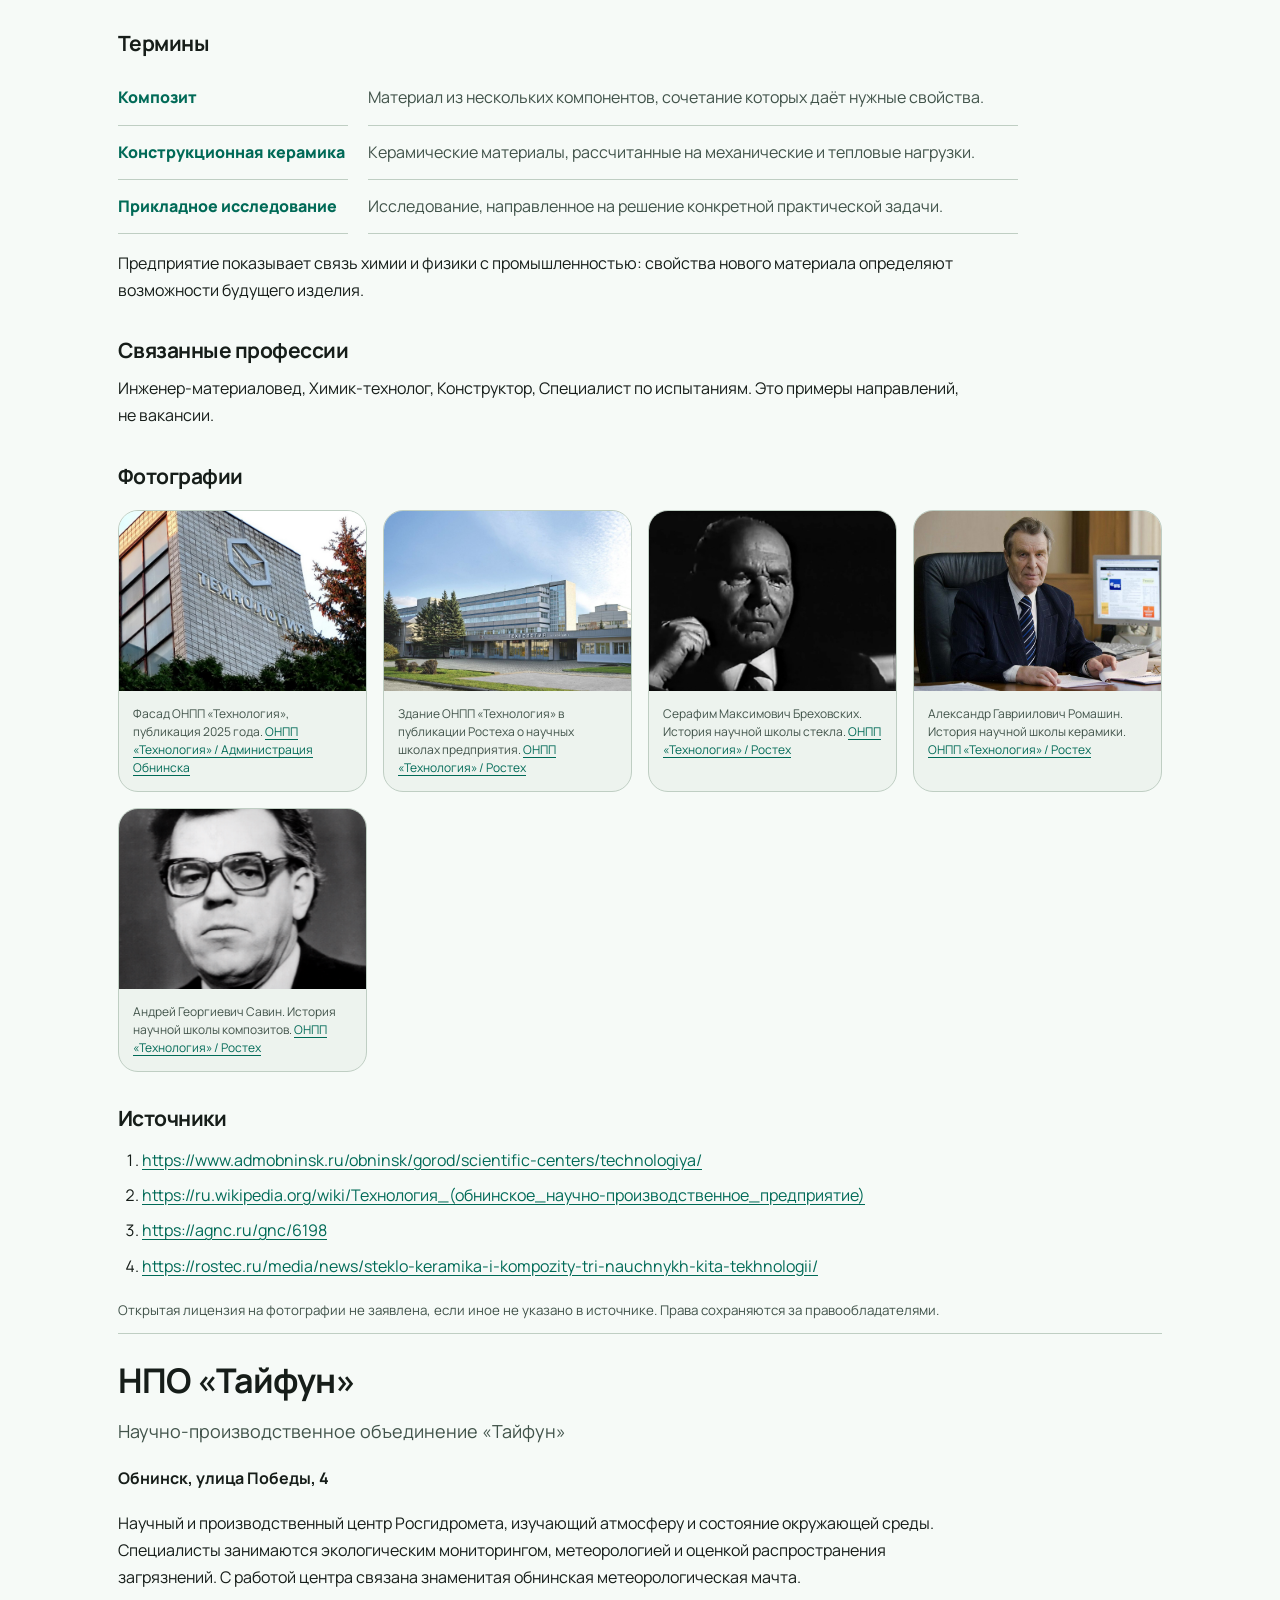
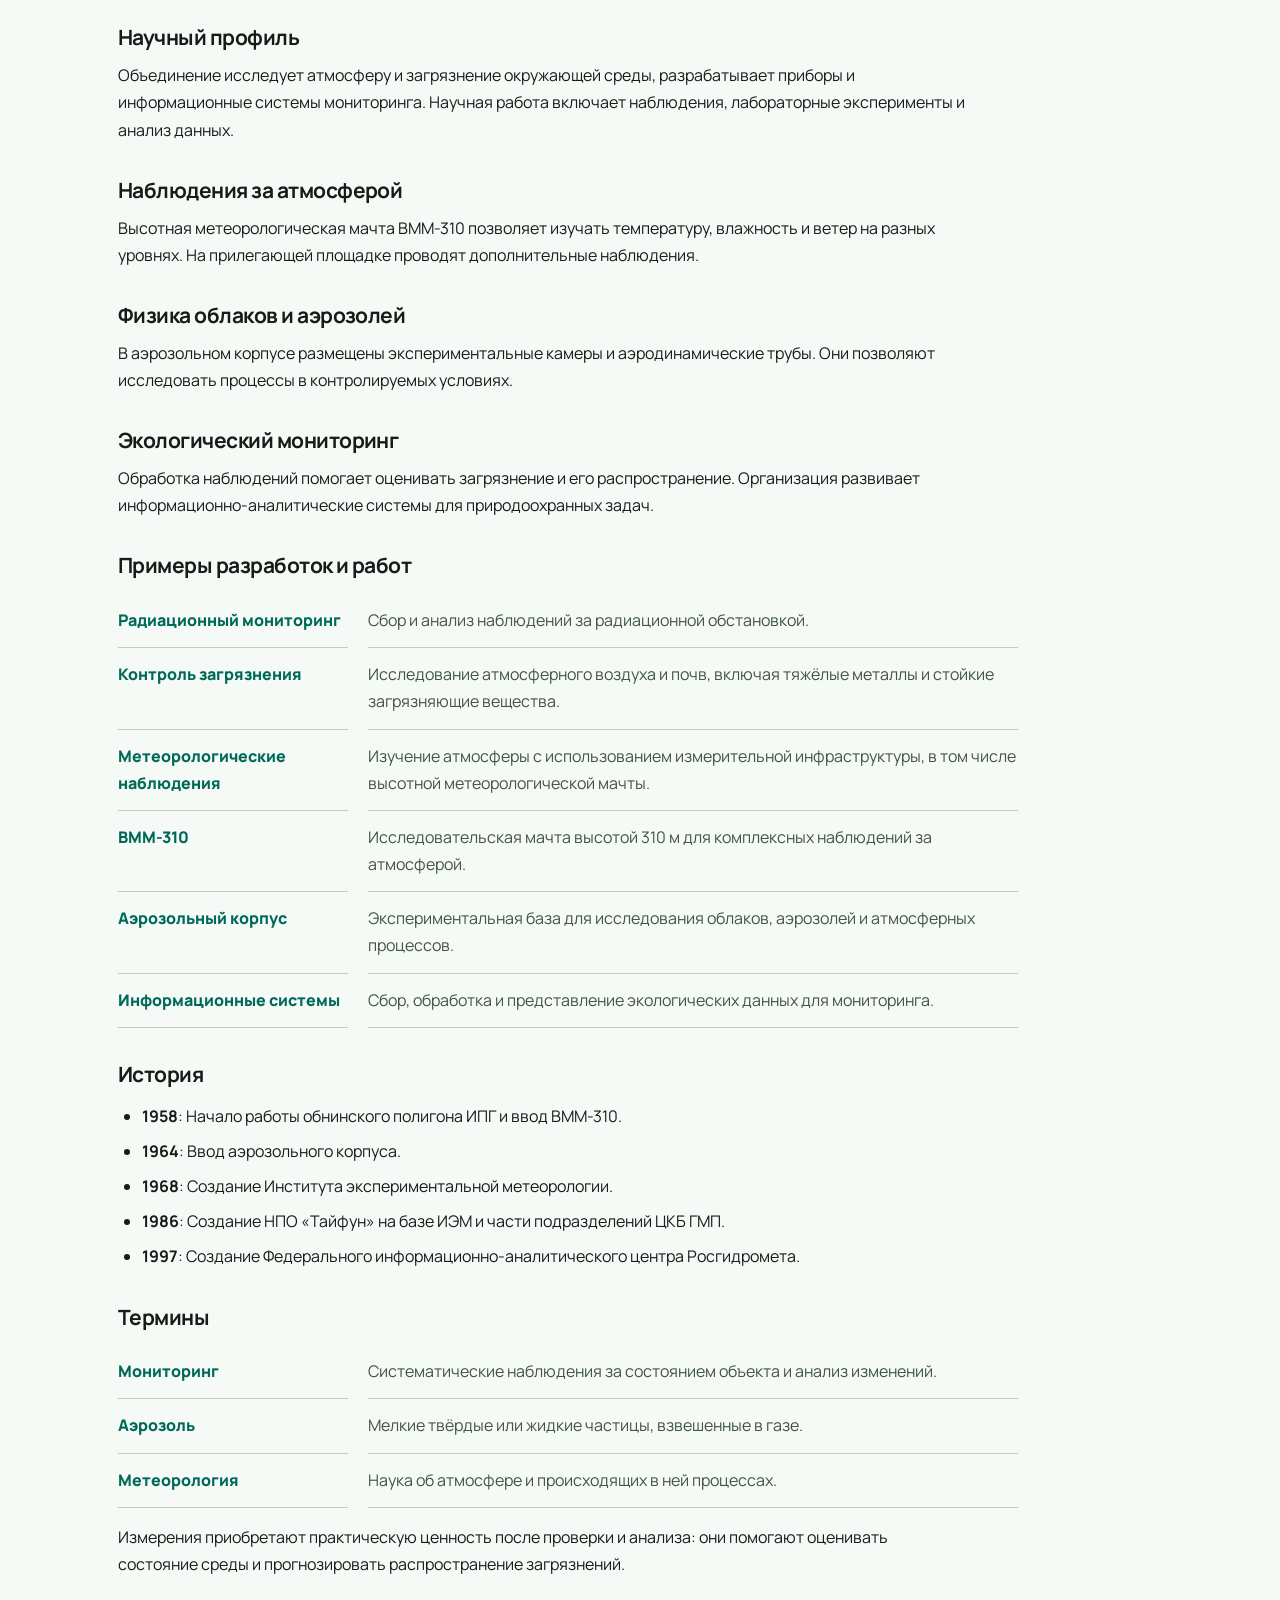
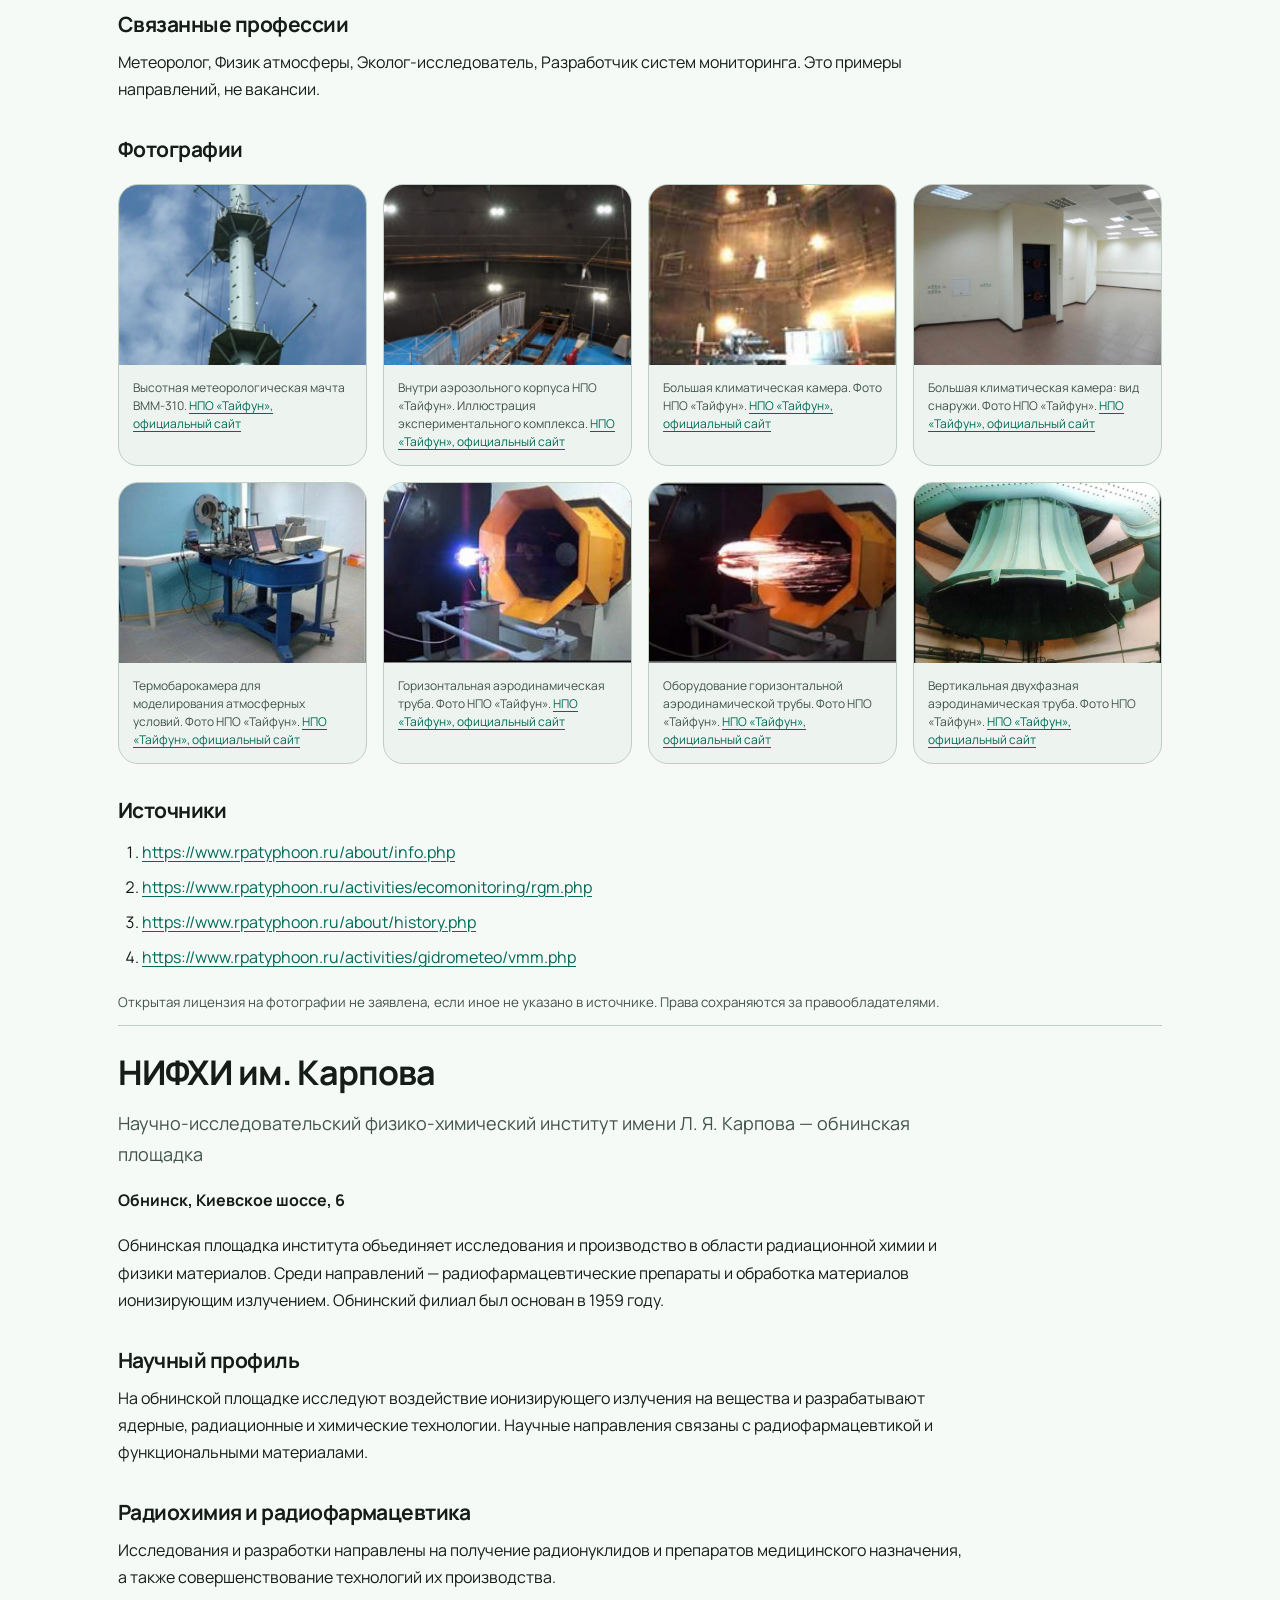
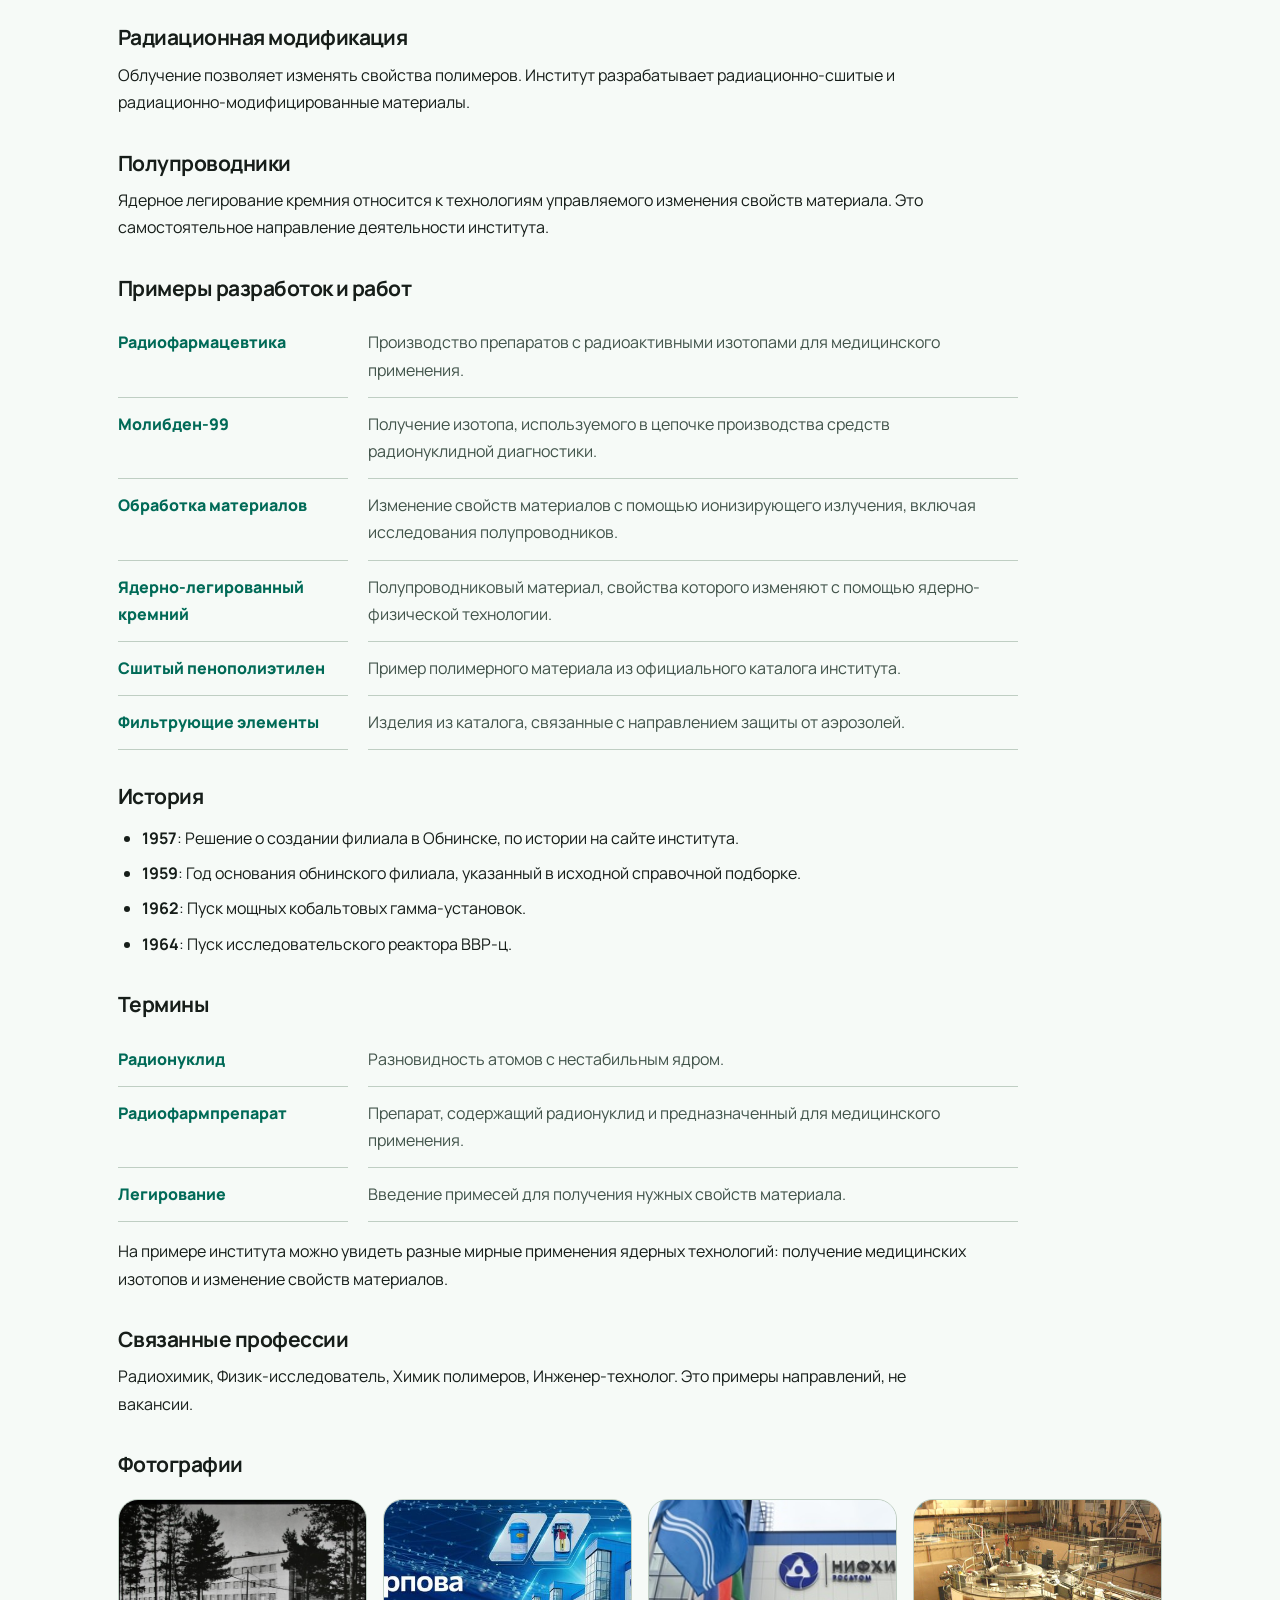
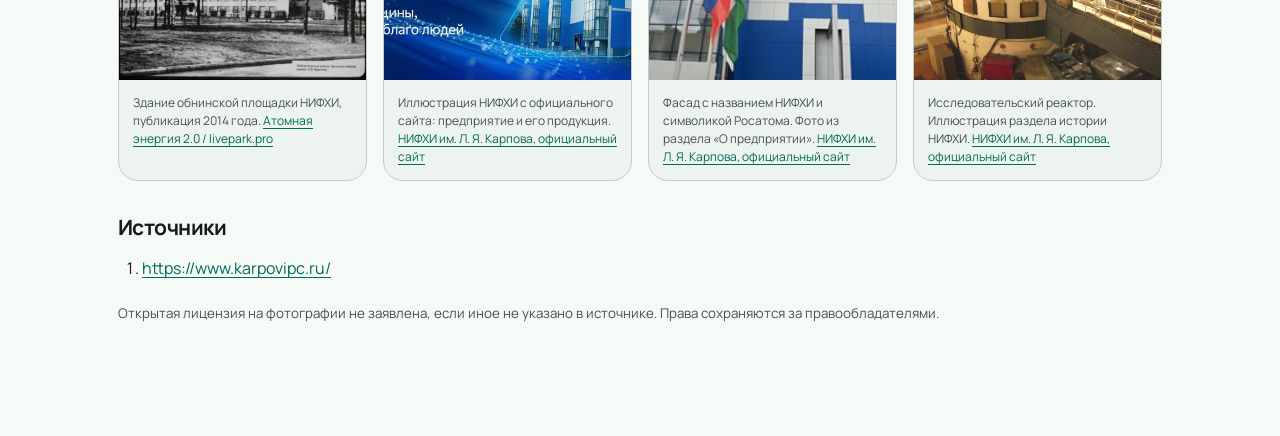
==== commit 2042a633: "Update Obninsk map UI and presentation" ====
--- a/catalog.html
+++ b/catalog.html
@@ -1 +1 @@
-<!doctype html><html lang="ru"><meta charset="utf-8"><meta name="viewport" content="width=device-width, initial-scale=1"><title>Каталог научных организаций Обнинска</title><link rel="stylesheet" href="project.css"><header><a href="index.html">Интерактивная карта</a><a href="project.html">О проекте</a><a href="catalog.html">Каталог без сети</a></header><main><h1>Научные организации Обнинска</h1><p>Каталог для чтения без интернета. Метки карты обозначают территории. Фото и подписи сохранены локально.</p><nav><a href="#ippe">ФЭИ</a> · <a href="#technologiya">ОНПП «Технология»</a> · <a href="#typhoon">НПО «Тайфун»</a> · <a href="#karpov">НИФХИ им. Карпова</a></nav><section id="ippe"><h2>ФЭИ</h2><p>Физико-энергетический институт имени А. И. Лейпунского</p><p><b>Обнинск, площадь Бондаренко, 1</b></p><p>Один из научных центров, с которых началась история Обнинска. Институт вырос из Лаборатории «В» и участвовал в создании первой в мире атомной электростанции. Здесь развивают реакторные технологии, прикладную ядерную физику и медицинское применение радиоизотопов.</p><h3>Научный профиль</h3><p>Институт исследует физику реакторов и теплообмен, проверяет расчётные модели на экспериментальных установках. Разработки связывают фундаментальную ядерную физику с энергетикой и изотопными технологиями.</p><h3>Нейтронная физика</h3><p>На критических стендах БФС моделируют активные зоны и измеряют их нейтронно-физические характеристики. Такие эксперименты помогают проверить расчёты до реализации реакторного проекта.</p><h3>Теплофизика</h3><p>На стендах изучают движение теплоносителя и отвод тепла. Сравнение измерений и расчётов необходимо для обоснования проектных решений.</p><h3>Материалы и изотопы</h3><p>Экспериментальная база включает исследовательские, испытательные и радиохимические комплексы. Отдельное направление связано с медицинскими радиоизотопами.</p><h3>Примеры разработок и работ</h3><dl><dt>БН-600</dt><dd>Реактор на быстрых нейтронах — один из реализованных проектов, представленных ФЭИ. Энергоблок расположен на Белоярской АЭС, а не в Обнинске.</dd><dt>БН-800</dt><dd>Развитие направления быстрых реакторов и технологий замкнутого топливного цикла.</dd><dt>Медицинские радиоизотопы</dt><dd>Применение результатов ядерных исследований в диагностике и терапии.</dd><dt>Комплекс БФС</dt><dd>Экспериментальное моделирование активных зон и проверка нейтронно-физических расчётов.</dd><dt>Стенд «6Б»</dt><dd>Теплогидравлические исследования моделей оборудования с жидкометаллическим теплоносителем.</dd><dt>Исследовательские комплексы</dt><dd>Испытания материалов и компонентов в составе экспериментальной базы института.</dd></dl><h3>История</h3><ul><li><b>1946</b>: Создание Лаборатории «В».</li><li><b>1954</b>: Начало работы первой Обнинской АЭС.</li><li><b>1960</b>: Институт получает название «Физико-энергетический».</li></ul><h3>Термины</h3><dl><dt>Быстрые нейтроны</dt><dd>Нейтроны, которые в таком реакторе не замедляют до тепловых энергий.</dd><dt>Теплоноситель</dt><dd>Вещество, которое переносит тепло от нагретого оборудования.</dd><dt>Критический стенд</dt><dd>Экспериментальная установка для исследования нейтронных характеристик модели реактора.</dd></dl><p>На примере ФЭИ видно, как эксперимент становится частью инженерного проекта: сначала модель и измерение, затем проверка расчёта и обоснование решения.</p><h3>Связанные профессии</h3><p>Физик-ядерщик, Инженер-теплофизик, Радиохимик, Инженер-исследователь. Это примеры направлений, не вакансии.</p><h3>Фотографии</h3><div class="photos"><figure><a href="images/ippe-02.jpg"><img loading="lazy" src="images/ippe-02.jpg" alt="Критический ядерный стенд БФС-1. Фото экспериментальной базы ФЭИ."></a><figcaption>Критический ядерный стенд БФС-1. Фото экспериментальной базы ФЭИ. <a href="https://www.ippe.ru/facilities">ФЭИ, официальный сайт</a></figcaption></figure><figure><a href="images/ippe-03.jpg"><img loading="lazy" src="images/ippe-03.jpg" alt="Критический ядерный стенд БФС-2. Фото экспериментальной базы ФЭИ."></a><figcaption>Критический ядерный стенд БФС-2. Фото экспериментальной базы ФЭИ. <a href="https://www.ippe.ru/facilities">ФЭИ, официальный сайт</a></figcaption></figure><figure><a href="images/ippe-04.jpg"><img loading="lazy" src="images/ippe-04.jpg" alt="Гидравлические стенды. Фото экспериментальной базы ФЭИ."></a><figcaption>Гидравлические стенды. Фото экспериментальной базы ФЭИ. <a href="https://www.ippe.ru/facilities">ФЭИ, официальный сайт</a></figcaption></figure><figure><a href="images/ippe-05.jpg"><img loading="lazy" src="images/ippe-05.jpg" alt="Теплогидравлические жидкометаллические стенды (Na, Na-K). Фото экспериментальной базы ФЭИ."></a><figcaption>Теплогидравлические жидкометаллические стенды (Na, Na-K). Фото экспериментальной базы ФЭИ. <a href="https://www.ippe.ru/facilities">ФЭИ, официальный сайт</a></figcaption></figure><figure><a href="images/ippe-06.jpg"><img loading="lazy" src="images/ippe-06.jpg" alt="Теплогидравлические водяные стенды. Фото экспериментальной базы ФЭИ."></a><figcaption>Теплогидравлические водяные стенды. Фото экспериментальной базы ФЭИ. <a href="https://www.ippe.ru/facilities">ФЭИ, официальный сайт</a></figcaption></figure><figure><a href="images/ippe-07.jpg"><img loading="lazy" src="images/ippe-07.jpg" alt="Технологические жидкометаллические стенды (Na, Na-K). Фото экспериментальной базы ФЭИ."></a><figcaption>Технологические жидкометаллические стенды (Na, Na-K). Фото экспериментальной базы ФЭИ. <a href="https://www.ippe.ru/facilities">ФЭИ, официальный сайт</a></figcaption></figure><figure><a href="images/ippe-08.jpg"><img loading="lazy" src="images/ippe-08.jpg" alt="Стенды СПРУТ, СТФ. Фото экспериментальной базы ФЭИ."></a><figcaption>Стенды СПРУТ, СТФ. Фото экспериментальной базы ФЭИ. <a href="https://www.ippe.ru/facilities">ФЭИ, официальный сайт</a></figcaption></figure><figure><a href="images/ippe-09.jpg"><img loading="lazy" src="images/ippe-09.jpg" alt="Двухзонный импульсный реактор БАРС-6. Фото экспериментальной базы ФЭИ."></a><figcaption>Двухзонный импульсный реактор БАРС-6. Фото экспериментальной базы ФЭИ. <a href="https://www.ippe.ru/facilities">ФЭИ, официальный сайт</a></figcaption></figure></div><h3>Источники</h3><ol><li><a href="https://www.ippe.ru/facilities">https://www.ippe.ru/facilities</a></li><li><a href="https://www.ippe.ru/realized-projects/fast-neutrons-reactors/269-bn-600">https://www.ippe.ru/realized-projects/fast-neutrons-reactors/269-bn-600</a></li><li><a href="https://www.ippe.ru/realized-projects/fast-neutrons-reactors/270-bn800">https://www.ippe.ru/realized-projects/fast-neutrons-reactors/270-bn800</a></li><li><a href="https://www.ippe.ru/reactors/bfs-fast-critical-assembly/fast-reactor-bfs-researches">https://www.ippe.ru/reactors/bfs-fast-critical-assembly/fast-reactor-bfs-researches</a></li><li><a href="https://www.ippe.ru/npf-safety/facilities/heat-hydraulic-liquid-metal/178-6b">https://www.ippe.ru/npf-safety/facilities/heat-hydraulic-liquid-metal/178-6b</a></li><li><a href="https://www.ippe.ru/departments">https://www.ippe.ru/departments</a></li></ol><small>Открытая лицензия на фотографии не заявлена, если иное не указано в источнике. Права сохраняются за правообладателями.</small></section><section id="technologiya"><h2>ОНПП «Технология»</h2><p>Обнинское научно-производственное предприятие «Технология» имени А. Г. Ромашина</p><p><b>Обнинск, Киевское шоссе, 15</b></p><p>Научно-производственное предприятие, разрабатывающее неметаллические материалы и изделия из них. Его специализация — композиты, техническое стекло и керамика для сложных инженерных задач. История предприятия началась со строительства экспериментального завода в 1959 году.</p><h3>Научный профиль</h3><p>Научный профиль предприятия связан с созданием новых неметаллических материалов, исследованием их свойств и разработкой технологий изготовления изделий. Производство опирается на собственные прикладные исследования.</p><h3>Стекло и конструкционная оптика</h3><p>Разработка стекломатериалов и изделий остекления для техники. Для таких изделий важны оптические свойства и стойкость к эксплуатационным нагрузкам.</p><h3>Техническая керамика</h3><p>Исследования составов и технологий получения керамических материалов для работы при нагреве, износе и воздействии агрессивных сред.</p><h3>Полимерные композиты</h3><p>Создание материалов и конструкций, в которых армирующие элементы и связующее работают совместно. Направление объединяет материаловедение и технологию производства.</p><h3>Примеры разработок и работ</h3><dl><dt>Композитные конструкции</dt><dd>Изделия из неметаллических материалов для инженерных задач, где важны масса и прочность.</dd><dt>Авиационное остекление</dt><dd>Прозрачные элементы для авиационной техники: отдельное направление материаловедения и производства.</dd><dt>Техническая керамика</dt><dd>Материалы для изделий с особыми требованиями к эксплуатационным свойствам.</dd><dt>Конструкционная оптика</dt><dd>Научное направление, связанное со стекломатериалами и остеклением техники.</dd><dt>Керамика для промышленности</dt><dd>Теплозащитные, износостойкие и электроизоляционные изделия.</dd><dt>Испытания материалов</dt><dd>Изучение физико-механических свойств материалов для перспективных конструкций.</dd></dl><h3>История</h3><ul><li><b>1959</b>: Начало строительства экспериментального завода.</li><li><b>1978</b>: Создание НПП «Технология».</li><li><b>1994</b>: Получение статуса государственного научного центра.</li></ul><h3>Термины</h3><dl><dt>Композит</dt><dd>Материал из нескольких компонентов, сочетание которых даёт нужные свойства.</dd><dt>Конструкционная керамика</dt><dd>Керамические материалы, рассчитанные на механические и тепловые нагрузки.</dd><dt>Прикладное исследование</dt><dd>Исследование, направленное на решение конкретной практической задачи.</dd></dl><p>Предприятие показывает связь химии и физики с промышленностью: свойства нового материала определяют возможности будущего изделия.</p><h3>Связанные профессии</h3><p>Инженер-материаловед, Химик-технолог, Конструктор, Специалист по испытаниям. Это примеры направлений, не вакансии.</p><h3>Фотографии</h3><div class="photos"><figure><a href="images/technologiya.jpg"><img loading="lazy" src="images/technologiya.jpg" alt="Фасад ОНПП «Технология», публикация 2025 года."></a><figcaption>Фасад ОНПП «Технология», публикация 2025 года. <a href="https://admobninsk.ru/news/2025/10/24/news_34090.html">ОНПП «Технология» / Администрация Обнинска</a></figcaption></figure><figure><a href="images/technologiya-02.jpg"><img loading="lazy" src="images/technologiya-02.jpg" alt="Здание ОНПП «Технология» в публикации Ростеха о научных школах предприятия."></a><figcaption>Здание ОНПП «Технология» в публикации Ростеха о научных школах предприятия. <a href="https://rostec.ru/media/news/steklo-keramika-i-kompozity-tri-nauchnykh-kita-tekhnologii/">ОНПП «Технология» / Ростех</a></figcaption></figure><figure><a href="images/technologiya-03.jpg"><img loading="lazy" src="images/technologiya-03.jpg" alt="Серафим Максимович Бреховских. История научной школы стекла."></a><figcaption>Серафим Максимович Бреховских. История научной школы стекла. <a href="https://rostec.ru/media/news/steklo-keramika-i-kompozity-tri-nauchnykh-kita-tekhnologii/">ОНПП «Технология» / Ростех</a></figcaption></figure><figure><a href="images/technologiya-04.jpg"><img loading="lazy" src="images/technologiya-04.jpg" alt="Александр Гавриилович Ромашин. История научной школы керамики."></a><figcaption>Александр Гавриилович Ромашин. История научной школы керамики. <a href="https://rostec.ru/media/news/steklo-keramika-i-kompozity-tri-nauchnykh-kita-tekhnologii/">ОНПП «Технология» / Ростех</a></figcaption></figure><figure><a href="images/technologiya-05.jpg"><img loading="lazy" src="images/technologiya-05.jpg" alt="Андрей Георгиевич Савин. История научной школы композитов."></a><figcaption>Андрей Георгиевич Савин. История научной школы композитов. <a href="https://rostec.ru/media/news/steklo-keramika-i-kompozity-tri-nauchnykh-kita-tekhnologii/">ОНПП «Технология» / Ростех</a></figcaption></figure></div><h3>Источники</h3><ol><li><a href="https://www.admobninsk.ru/obninsk/gorod/scientific-centers/technologiya/">https://www.admobninsk.ru/obninsk/gorod/scientific-centers/technologiya/</a></li><li><a href="https://ru.wikipedia.org/wiki/Технология_(обнинское_научно-производственное_предприятие)">https://ru.wikipedia.org/wiki/Технология_(обнинское_научно-производственное_предприятие)</a></li><li><a href="https://agnc.ru/gnc/6198">https://agnc.ru/gnc/6198</a></li><li><a href="https://rostec.ru/media/news/steklo-keramika-i-kompozity-tri-nauchnykh-kita-tekhnologii/">https://rostec.ru/media/news/steklo-keramika-i-kompozity-tri-nauchnykh-kita-tekhnologii/</a></li></ol><small>Открытая лицензия на фотографии не заявлена, если иное не указано в источнике. Права сохраняются за правообладателями.</small></section><section id="typhoon"><h2>НПО «Тайфун»</h2><p>Научно-производственное объединение «Тайфун»</p><p><b>Обнинск, улица Победы, 4</b></p><p>Научный и производственный центр Росгидромета, изучающий атмосферу и состояние окружающей среды. Специалисты занимаются экологическим мониторингом, метеорологией и оценкой распространения загрязнений. С работой центра связана знаменитая обнинская метеорологическая мачта.</p><h3>Научный профиль</h3><p>Объединение исследует атмосферу и загрязнение окружающей среды, разрабатывает приборы и информационные системы мониторинга. Научная работа включает наблюдения, лабораторные эксперименты и анализ данных.</p><h3>Наблюдения за атмосферой</h3><p>Высотная метеорологическая мачта ВММ-310 позволяет изучать температуру, влажность и ветер на разных уровнях. На прилегающей площадке проводят дополнительные наблюдения.</p><h3>Физика облаков и аэрозолей</h3><p>В аэрозольном корпусе размещены экспериментальные камеры и аэродинамические трубы. Они позволяют исследовать процессы в контролируемых условиях.</p><h3>Экологический мониторинг</h3><p>Обработка наблюдений помогает оценивать загрязнение и его распространение. Организация развивает информационно-аналитические системы для природоохранных задач.</p><h3>Примеры разработок и работ</h3><dl><dt>Радиационный мониторинг</dt><dd>Сбор и анализ наблюдений за радиационной обстановкой.</dd><dt>Контроль загрязнения</dt><dd>Исследование атмосферного воздуха и почв, включая тяжёлые металлы и стойкие загрязняющие вещества.</dd><dt>Метеорологические наблюдения</dt><dd>Изучение атмосферы с использованием измерительной инфраструктуры, в том числе высотной метеорологической мачты.</dd><dt>ВММ-310</dt><dd>Исследовательская мачта высотой 310 м для комплексных наблюдений за атмосферой.</dd><dt>Аэрозольный корпус</dt><dd>Экспериментальная база для исследования облаков, аэрозолей и атмосферных процессов.</dd><dt>Информационные системы</dt><dd>Сбор, обработка и представление экологических данных для мониторинга.</dd></dl><h3>История</h3><ul><li><b>1958</b>: Начало работы обнинского полигона ИПГ и ввод ВММ-310.</li><li><b>1964</b>: Ввод аэрозольного корпуса.</li><li><b>1968</b>: Создание Института экспериментальной метеорологии.</li><li><b>1986</b>: Создание НПО «Тайфун» на базе ИЭМ и части подразделений ЦКБ ГМП.</li><li><b>1997</b>: Создание Федерального информационно-аналитического центра Росгидромета.</li></ul><h3>Термины</h3><dl><dt>Мониторинг</dt><dd>Систематические наблюдения за состоянием объекта и анализ изменений.</dd><dt>Аэрозоль</dt><dd>Мелкие твёрдые или жидкие частицы, взвешенные в газе.</dd><dt>Метеорология</dt><dd>Наука об атмосфере и происходящих в ней процессах.</dd></dl><p>Измерения приобретают практическую ценность после проверки и анализа: они помогают оценивать состояние среды и прогнозировать распространение загрязнений.</p><h3>Связанные профессии</h3><p>Метеоролог, Физик атмосферы, Эколог-исследователь, Разработчик систем мониторинга. Это примеры направлений, не вакансии.</p><h3>Фотографии</h3><div class="photos"><figure><a href="images/typhoon-02.jpg"><img loading="lazy" src="images/typhoon-02.jpg" alt="Высотная метеорологическая мачта ВММ-310."></a><figcaption>Высотная метеорологическая мачта ВММ-310. <a href="https://www.rpatyphoon.ru/">НПО «Тайфун», официальный сайт</a></figcaption></figure><figure><a href="images/typhoon-03.jpg"><img loading="lazy" src="images/typhoon-03.jpg" alt="Внутри аэрозольного корпуса НПО «Тайфун». Иллюстрация экспериментального комплекса."></a><figcaption>Внутри аэрозольного корпуса НПО «Тайфун». Иллюстрация экспериментального комплекса. <a href="https://www.rpatyphoon.ru/">НПО «Тайфун», официальный сайт</a></figcaption></figure><figure><a href="images/typhoon-04.jpg"><img loading="lazy" src="images/typhoon-04.jpg" alt="Большая климатическая камера. Фото НПО «Тайфун»."></a><figcaption>Большая климатическая камера. Фото НПО «Тайфун». <a href="https://www.rpatyphoon.ru/activities/gidrometeo/uu.php">НПО «Тайфун», официальный сайт</a></figcaption></figure><figure><a href="images/typhoon-05.jpg"><img loading="lazy" src="images/typhoon-05.jpg" alt="Большая климатическая камера: вид снаружи. Фото НПО «Тайфун»."></a><figcaption>Большая климатическая камера: вид снаружи. Фото НПО «Тайфун». <a href="https://www.rpatyphoon.ru/activities/gidrometeo/uu.php">НПО «Тайфун», официальный сайт</a></figcaption></figure><figure><a href="images/typhoon-06.jpg"><img loading="lazy" src="images/typhoon-06.jpg" alt="Термобарокамера для моделирования атмосферных условий. Фото НПО «Тайфун»."></a><figcaption>Термобарокамера для моделирования атмосферных условий. Фото НПО «Тайфун». <a href="https://www.rpatyphoon.ru/activities/gidrometeo/uu.php">НПО «Тайфун», официальный сайт</a></figcaption></figure><figure><a href="images/typhoon-07.jpg"><img loading="lazy" src="images/typhoon-07.jpg" alt="Горизонтальная аэродинамическая труба. Фото НПО «Тайфун»."></a><figcaption>Горизонтальная аэродинамическая труба. Фото НПО «Тайфун». <a href="https://www.rpatyphoon.ru/activities/gidrometeo/uu.php">НПО «Тайфун», официальный сайт</a></figcaption></figure><figure><a href="images/typhoon-08.jpg"><img loading="lazy" src="images/typhoon-08.jpg" alt="Оборудование горизонтальной аэродинамической трубы. Фото НПО «Тайфун»."></a><figcaption>Оборудование горизонтальной аэродинамической трубы. Фото НПО «Тайфун». <a href="https://www.rpatyphoon.ru/activities/gidrometeo/uu.php">НПО «Тайфун», официальный сайт</a></figcaption></figure><figure><a href="images/typhoon-09.jpg"><img loading="lazy" src="images/typhoon-09.jpg" alt="Вертикальная двухфазная аэродинамическая труба. Фото НПО «Тайфун»."></a><figcaption>Вертикальная двухфазная аэродинамическая труба. Фото НПО «Тайфун». <a href="https://www.rpatyphoon.ru/activities/gidrometeo/uu.php">НПО «Тайфун», официальный сайт</a></figcaption></figure></div><h3>Источники</h3><ol><li><a href="https://www.rpatyphoon.ru/about/info.php">https://www.rpatyphoon.ru/about/info.php</a></li><li><a href="https://www.rpatyphoon.ru/activities/ecomonitoring/rgm.php">https://www.rpatyphoon.ru/activities/ecomonitoring/rgm.php</a></li><li><a href="https://www.rpatyphoon.ru/about/history.php">https://www.rpatyphoon.ru/about/history.php</a></li><li><a href="https://www.rpatyphoon.ru/activities/gidrometeo/vmm.php">https://www.rpatyphoon.ru/activities/gidrometeo/vmm.php</a></li></ol><small>Открытая лицензия на фотографии не заявлена, если иное не указано в источнике. Права сохраняются за правообладателями.</small></section><section id="karpov"><h2>НИФХИ им. Карпова</h2><p>Научно-исследовательский физико-химический институт имени Л. Я. Карпова — обнинская площадка</p><p><b>Обнинск, Киевское шоссе, 6</b></p><p>Обнинская площадка института объединяет исследования и производство в области радиационной химии и физики материалов. Среди направлений — радиофармацевтические препараты и обработка материалов ионизирующим излучением. Обнинский филиал был основан в 1959 году.</p><h3>Научный профиль</h3><p>На обнинской площадке исследуют воздействие ионизирующего излучения на вещества и разрабатывают ядерные, радиационные и химические технологии. Научные направления связаны с радиофармацевтикой и функциональными материалами.</p><h3>Радиохимия и радиофармацевтика</h3><p>Исследования и разработки направлены на получение радионуклидов и препаратов медицинского назначения, а также совершенствование технологий их производства.</p><h3>Радиационная модификация</h3><p>Облучение позволяет изменять свойства полимеров. Институт разрабатывает радиационно-сшитые и радиационно-модифицированные материалы.</p><h3>Полупроводники</h3><p>Ядерное легирование кремния относится к технологиям управляемого изменения свойств материала. Это самостоятельное направление деятельности института.</p><h3>Примеры разработок и работ</h3><dl><dt>Радиофармацевтика</dt><dd>Производство препаратов с радиоактивными изотопами для медицинского применения.</dd><dt>Молибден-99</dt><dd>Получение изотопа, используемого в цепочке производства средств радионуклидной диагностики.</dd><dt>Обработка материалов</dt><dd>Изменение свойств материалов с помощью ионизирующего излучения, включая исследования полупроводников.</dd><dt>Ядерно-легированный кремний</dt><dd>Полупроводниковый материал, свойства которого изменяют с помощью ядерно-физической технологии.</dd><dt>Сшитый пенополиэтилен</dt><dd>Пример полимерного материала из официального каталога института.</dd><dt>Фильтрующие элементы</dt><dd>Изделия из каталога, связанные с направлением защиты от аэрозолей.</dd></dl><h3>История</h3><ul><li><b>1957</b>: Решение о создании филиала в Обнинске, по истории на сайте института.</li><li><b>1959</b>: Год основания обнинского филиала, указанный в исходной справочной подборке.</li><li><b>1962</b>: Пуск мощных кобальтовых гамма-установок.</li><li><b>1964</b>: Пуск исследовательского реактора ВВР-ц.</li></ul><h3>Термины</h3><dl><dt>Радионуклид</dt><dd>Разновидность атомов с нестабильным ядром.</dd><dt>Радиофармпрепарат</dt><dd>Препарат, содержащий радионуклид и предназначенный для медицинского применения.</dd><dt>Легирование</dt><dd>Введение примесей для получения нужных свойств материала.</dd></dl><p>На примере института можно увидеть разные мирные применения ядерных технологий: получение медицинских изотопов и изменение свойств материалов.</p><h3>Связанные профессии</h3><p>Радиохимик, Физик-исследователь, Химик полимеров, Инженер-технолог. Это примеры направлений, не вакансии.</p><h3>Фотографии</h3><div class="photos"><figure><a href="images/karpov.jpg"><img loading="lazy" src="images/karpov.jpg" alt="Здание обнинской площадки НИФХИ, публикация 2014 года."></a><figcaption>Здание обнинской площадки НИФХИ, публикация 2014 года. <a href="https://www.atomic-energy.ru/news/2014/11/14/52921">Атомная энергия 2.0 / livepark.pro</a></figcaption></figure><figure><a href="images/karpov-02.jpg"><img loading="lazy" src="images/karpov-02.jpg" alt="Иллюстрация НИФХИ с официального сайта: предприятие и его продукция."></a><figcaption>Иллюстрация НИФХИ с официального сайта: предприятие и его продукция. <a href="https://www.karpovipc.ru/">НИФХИ им. Л. Я. Карпова, официальный сайт</a></figcaption></figure><figure><a href="images/karpov-03.jpg"><img loading="lazy" src="images/karpov-03.jpg" alt="Фасад с названием НИФХИ и символикой Росатома. Фото из раздела «О предприятии»."></a><figcaption>Фасад с названием НИФХИ и символикой Росатома. Фото из раздела «О предприятии». <a href="https://www.karpovipc.ru/">НИФХИ им. Л. Я. Карпова, официальный сайт</a></figcaption></figure><figure><a href="images/karpov-04.jpg"><img loading="lazy" src="images/karpov-04.jpg" alt="Исследовательский реактор. Иллюстрация раздела истории НИФХИ."></a><figcaption>Исследовательский реактор. Иллюстрация раздела истории НИФХИ. <a href="https://www.karpovipc.ru/">НИФХИ им. Л. Я. Карпова, официальный сайт</a></figcaption></figure></div><h3>Источники</h3><ol><li><a href="https://www.karpovipc.ru/">https://www.karpovipc.ru/</a></li></ol><small>Открытая лицензия на фотографии не заявлена, если иное не указано в источнике. Права сохраняются за правообладателями.</small></section></main></html>+<!doctype html><html lang="ru"><meta charset="utf-8"><meta name="viewport" content="width=device-width, initial-scale=1"><title>Каталог научных организаций Обнинска</title><link rel="icon" href="data:image/svg+xml,%3Csvg xmlns='http://www.w3.org/2000/svg' viewBox='0 0 32 32'%3E%3Crect width='32' height='32' rx='9' fill='%23006a57'/%3E%3Ccircle cx='16' cy='16' r='7' fill='%23a4f2d5'/%3E%3C/svg%3E"><link rel="stylesheet" href="project.css"><header><a href="index.html">Интерактивная карта</a><a href="project.html">О проекте</a><a href="catalog.html">Каталог без сети</a></header><main><h1>Научные организации Обнинска</h1><p>Каталог для чтения без интернета. Метки карты обозначают территории. Фото и подписи сохранены локально.</p><nav><a href="#ippe">ФЭИ</a><a href="#technologiya">ОНПП «Технология»</a><a href="#typhoon">НПО «Тайфун»</a><a href="#karpov">НИФХИ им. Карпова</a></nav><section id="ippe"><h2>ФЭИ</h2><p>Физико-энергетический институт имени А. И. Лейпунского</p><p><b>Обнинск, площадь Бондаренко, 1</b></p><p>Один из научных центров, с которых началась история Обнинска. Институт вырос из Лаборатории «В» и участвовал в создании первой в мире атомной электростанции. Здесь развивают реакторные технологии, прикладную ядерную физику и медицинское применение радиоизотопов.</p><h3>Научный профиль</h3><p>Институт исследует физику реакторов и теплообмен, проверяет расчётные модели на экспериментальных установках. Разработки связывают фундаментальную ядерную физику с энергетикой и изотопными технологиями.</p><h3>Нейтронная физика</h3><p>На критических стендах БФС моделируют активные зоны и измеряют их нейтронно-физические характеристики. Такие эксперименты помогают проверить расчёты до реализации реакторного проекта.</p><h3>Теплофизика</h3><p>На стендах изучают движение теплоносителя и отвод тепла. Сравнение измерений и расчётов необходимо для обоснования проектных решений.</p><h3>Материалы и изотопы</h3><p>Экспериментальная база включает исследовательские, испытательные и радиохимические комплексы. Отдельное направление связано с медицинскими радиоизотопами.</p><h3>Примеры разработок и работ</h3><dl><dt>БН-600</dt><dd>Реактор на быстрых нейтронах — один из реализованных проектов, представленных ФЭИ. Энергоблок расположен на Белоярской АЭС, а не в Обнинске.</dd><dt>БН-800</dt><dd>Развитие направления быстрых реакторов и технологий замкнутого топливного цикла.</dd><dt>Медицинские радиоизотопы</dt><dd>Применение результатов ядерных исследований в диагностике и терапии.</dd><dt>Комплекс БФС</dt><dd>Экспериментальное моделирование активных зон и проверка нейтронно-физических расчётов.</dd><dt>Стенд «6Б»</dt><dd>Теплогидравлические исследования моделей оборудования с жидкометаллическим теплоносителем.</dd><dt>Исследовательские комплексы</dt><dd>Испытания материалов и компонентов в составе экспериментальной базы института.</dd></dl><h3>История</h3><ul><li><b>1946</b>: Создание Лаборатории «В».</li><li><b>1954</b>: Начало работы первой Обнинской АЭС.</li><li><b>1960</b>: Институт получает название «Физико-энергетический».</li></ul><h3>Термины</h3><dl><dt>Быстрые нейтроны</dt><dd>Нейтроны, которые в таком реакторе не замедляют до тепловых энергий.</dd><dt>Теплоноситель</dt><dd>Вещество, которое переносит тепло от нагретого оборудования.</dd><dt>Критический стенд</dt><dd>Экспериментальная установка для исследования нейтронных характеристик модели реактора.</dd></dl><p>На примере ФЭИ видно, как эксперимент становится частью инженерного проекта: сначала модель и измерение, затем проверка расчёта и обоснование решения.</p><h3>Связанные профессии</h3><p>Физик-ядерщик, Инженер-теплофизик, Радиохимик, Инженер-исследователь. Это примеры направлений, не вакансии.</p><h3>Фотографии</h3><div class="photos"><figure><a href="images/ippe-02.jpg"><img loading="lazy" src="images/ippe-02.jpg" alt="Критический ядерный стенд БФС-1. Фото экспериментальной базы ФЭИ."></a><figcaption>Критический ядерный стенд БФС-1. Фото экспериментальной базы ФЭИ. <a href="https://www.ippe.ru/facilities">ФЭИ, официальный сайт</a></figcaption></figure><figure><a href="images/ippe-03.jpg"><img loading="lazy" src="images/ippe-03.jpg" alt="Критический ядерный стенд БФС-2. Фото экспериментальной базы ФЭИ."></a><figcaption>Критический ядерный стенд БФС-2. Фото экспериментальной базы ФЭИ. <a href="https://www.ippe.ru/facilities">ФЭИ, официальный сайт</a></figcaption></figure><figure><a href="images/ippe-04.jpg"><img loading="lazy" src="images/ippe-04.jpg" alt="Гидравлические стенды. Фото экспериментальной базы ФЭИ."></a><figcaption>Гидравлические стенды. Фото экспериментальной базы ФЭИ. <a href="https://www.ippe.ru/facilities">ФЭИ, официальный сайт</a></figcaption></figure><figure><a href="images/ippe-05.jpg"><img loading="lazy" src="images/ippe-05.jpg" alt="Теплогидравлические жидкометаллические стенды (Na, Na-K). Фото экспериментальной базы ФЭИ."></a><figcaption>Теплогидравлические жидкометаллические стенды (Na, Na-K). Фото экспериментальной базы ФЭИ. <a href="https://www.ippe.ru/facilities">ФЭИ, официальный сайт</a></figcaption></figure><figure><a href="images/ippe-06.jpg"><img loading="lazy" src="images/ippe-06.jpg" alt="Теплогидравлические водяные стенды. Фото экспериментальной базы ФЭИ."></a><figcaption>Теплогидравлические водяные стенды. Фото экспериментальной базы ФЭИ. <a href="https://www.ippe.ru/facilities">ФЭИ, официальный сайт</a></figcaption></figure><figure><a href="images/ippe-07.jpg"><img loading="lazy" src="images/ippe-07.jpg" alt="Технологические жидкометаллические стенды (Na, Na-K). Фото экспериментальной базы ФЭИ."></a><figcaption>Технологические жидкометаллические стенды (Na, Na-K). Фото экспериментальной базы ФЭИ. <a href="https://www.ippe.ru/facilities">ФЭИ, официальный сайт</a></figcaption></figure><figure><a href="images/ippe-08.jpg"><img loading="lazy" src="images/ippe-08.jpg" alt="Стенды СПРУТ, СТФ. Фото экспериментальной базы ФЭИ."></a><figcaption>Стенды СПРУТ, СТФ. Фото экспериментальной базы ФЭИ. <a href="https://www.ippe.ru/facilities">ФЭИ, официальный сайт</a></figcaption></figure><figure><a href="images/ippe-09.jpg"><img loading="lazy" src="images/ippe-09.jpg" alt="Двухзонный импульсный реактор БАРС-6. Фото экспериментальной базы ФЭИ."></a><figcaption>Двухзонный импульсный реактор БАРС-6. Фото экспериментальной базы ФЭИ. <a href="https://www.ippe.ru/facilities">ФЭИ, официальный сайт</a></figcaption></figure></div><h3>Источники</h3><ol><li><a href="https://www.ippe.ru/facilities">https://www.ippe.ru/facilities</a></li><li><a href="https://www.ippe.ru/realized-projects/fast-neutrons-reactors/269-bn-600">https://www.ippe.ru/realized-projects/fast-neutrons-reactors/269-bn-600</a></li><li><a href="https://www.ippe.ru/realized-projects/fast-neutrons-reactors/270-bn800">https://www.ippe.ru/realized-projects/fast-neutrons-reactors/270-bn800</a></li><li><a href="https://www.ippe.ru/reactors/bfs-fast-critical-assembly/fast-reactor-bfs-researches">https://www.ippe.ru/reactors/bfs-fast-critical-assembly/fast-reactor-bfs-researches</a></li><li><a href="https://www.ippe.ru/npf-safety/facilities/heat-hydraulic-liquid-metal/178-6b">https://www.ippe.ru/npf-safety/facilities/heat-hydraulic-liquid-metal/178-6b</a></li><li><a href="https://www.ippe.ru/departments">https://www.ippe.ru/departments</a></li></ol><small>Открытая лицензия на фотографии не заявлена, если иное не указано в источнике. Права сохраняются за правообладателями.</small></section><section id="technologiya"><h2>ОНПП «Технология»</h2><p>Обнинское научно-производственное предприятие «Технология» имени А. Г. Ромашина</p><p><b>Обнинск, Киевское шоссе, 15</b></p><p>Научно-производственное предприятие, разрабатывающее неметаллические материалы и изделия из них. Его специализация — композиты, техническое стекло и керамика для сложных инженерных задач. История предприятия началась со строительства экспериментального завода в 1959 году.</p><h3>Научный профиль</h3><p>Научный профиль предприятия связан с созданием новых неметаллических материалов, исследованием их свойств и разработкой технологий изготовления изделий. Производство опирается на собственные прикладные исследования.</p><h3>Стекло и конструкционная оптика</h3><p>Разработка стекломатериалов и изделий остекления для техники. Для таких изделий важны оптические свойства и стойкость к эксплуатационным нагрузкам.</p><h3>Техническая керамика</h3><p>Исследования составов и технологий получения керамических материалов для работы при нагреве, износе и воздействии агрессивных сред.</p><h3>Полимерные композиты</h3><p>Создание материалов и конструкций, в которых армирующие элементы и связующее работают совместно. Направление объединяет материаловедение и технологию производства.</p><h3>Примеры разработок и работ</h3><dl><dt>Композитные конструкции</dt><dd>Изделия из неметаллических материалов для инженерных задач, где важны масса и прочность.</dd><dt>Авиационное остекление</dt><dd>Прозрачные элементы для авиационной техники: отдельное направление материаловедения и производства.</dd><dt>Техническая керамика</dt><dd>Материалы для изделий с особыми требованиями к эксплуатационным свойствам.</dd><dt>Конструкционная оптика</dt><dd>Научное направление, связанное со стекломатериалами и остеклением техники.</dd><dt>Керамика для промышленности</dt><dd>Теплозащитные, износостойкие и электроизоляционные изделия.</dd><dt>Испытания материалов</dt><dd>Изучение физико-механических свойств материалов для перспективных конструкций.</dd></dl><h3>История</h3><ul><li><b>1959</b>: Начало строительства экспериментального завода.</li><li><b>1978</b>: Создание НПП «Технология».</li><li><b>1994</b>: Получение статуса государственного научного центра.</li></ul><h3>Термины</h3><dl><dt>Композит</dt><dd>Материал из нескольких компонентов, сочетание которых даёт нужные свойства.</dd><dt>Конструкционная керамика</dt><dd>Керамические материалы, рассчитанные на механические и тепловые нагрузки.</dd><dt>Прикладное исследование</dt><dd>Исследование, направленное на решение конкретной практической задачи.</dd></dl><p>Предприятие показывает связь химии и физики с промышленностью: свойства нового материала определяют возможности будущего изделия.</p><h3>Связанные профессии</h3><p>Инженер-материаловед, Химик-технолог, Конструктор, Специалист по испытаниям. Это примеры направлений, не вакансии.</p><h3>Фотографии</h3><div class="photos"><figure><a href="images/technologiya.jpg"><img loading="lazy" src="images/technologiya.jpg" alt="Фасад ОНПП «Технология», публикация 2025 года."></a><figcaption>Фасад ОНПП «Технология», публикация 2025 года. <a href="https://admobninsk.ru/news/2025/10/24/news_34090.html">ОНПП «Технология» / Администрация Обнинска</a></figcaption></figure><figure><a href="images/technologiya-02.jpg"><img loading="lazy" src="images/technologiya-02.jpg" alt="Здание ОНПП «Технология» в публикации Ростеха о научных школах предприятия."></a><figcaption>Здание ОНПП «Технология» в публикации Ростеха о научных школах предприятия. <a href="https://rostec.ru/media/news/steklo-keramika-i-kompozity-tri-nauchnykh-kita-tekhnologii/">ОНПП «Технология» / Ростех</a></figcaption></figure><figure><a href="images/technologiya-03.jpg"><img loading="lazy" src="images/technologiya-03.jpg" alt="Серафим Максимович Бреховских. История научной школы стекла."></a><figcaption>Серафим Максимович Бреховских. История научной школы стекла. <a href="https://rostec.ru/media/news/steklo-keramika-i-kompozity-tri-nauchnykh-kita-tekhnologii/">ОНПП «Технология» / Ростех</a></figcaption></figure><figure><a href="images/technologiya-04.jpg"><img loading="lazy" src="images/technologiya-04.jpg" alt="Александр Гавриилович Ромашин. История научной школы керамики."></a><figcaption>Александр Гавриилович Ромашин. История научной школы керамики. <a href="https://rostec.ru/media/news/steklo-keramika-i-kompozity-tri-nauchnykh-kita-tekhnologii/">ОНПП «Технология» / Ростех</a></figcaption></figure><figure><a href="images/technologiya-05.jpg"><img loading="lazy" src="images/technologiya-05.jpg" alt="Андрей Георгиевич Савин. История научной школы композитов."></a><figcaption>Андрей Георгиевич Савин. История научной школы композитов. <a href="https://rostec.ru/media/news/steklo-keramika-i-kompozity-tri-nauchnykh-kita-tekhnologii/">ОНПП «Технология» / Ростех</a></figcaption></figure></div><h3>Источники</h3><ol><li><a href="https://www.admobninsk.ru/obninsk/gorod/scientific-centers/technologiya/">https://www.admobninsk.ru/obninsk/gorod/scientific-centers/technologiya/</a></li><li><a href="https://ru.wikipedia.org/wiki/Технология_(обнинское_научно-производственное_предприятие)">https://ru.wikipedia.org/wiki/Технология_(обнинское_научно-производственное_предприятие)</a></li><li><a href="https://agnc.ru/gnc/6198">https://agnc.ru/gnc/6198</a></li><li><a href="https://rostec.ru/media/news/steklo-keramika-i-kompozity-tri-nauchnykh-kita-tekhnologii/">https://rostec.ru/media/news/steklo-keramika-i-kompozity-tri-nauchnykh-kita-tekhnologii/</a></li></ol><small>Открытая лицензия на фотографии не заявлена, если иное не указано в источнике. Права сохраняются за правообладателями.</small></section><section id="typhoon"><h2>НПО «Тайфун»</h2><p>Научно-производственное объединение «Тайфун»</p><p><b>Обнинск, улица Победы, 4</b></p><p>Научный и производственный центр Росгидромета, изучающий атмосферу и состояние окружающей среды. Специалисты занимаются экологическим мониторингом, метеорологией и оценкой распространения загрязнений. С работой центра связана знаменитая обнинская метеорологическая мачта.</p><h3>Научный профиль</h3><p>Объединение исследует атмосферу и загрязнение окружающей среды, разрабатывает приборы и информационные системы мониторинга. Научная работа включает наблюдения, лабораторные эксперименты и анализ данных.</p><h3>Наблюдения за атмосферой</h3><p>Высотная метеорологическая мачта ВММ-310 позволяет изучать температуру, влажность и ветер на разных уровнях. На прилегающей площадке проводят дополнительные наблюдения.</p><h3>Физика облаков и аэрозолей</h3><p>В аэрозольном корпусе размещены экспериментальные камеры и аэродинамические трубы. Они позволяют исследовать процессы в контролируемых условиях.</p><h3>Экологический мониторинг</h3><p>Обработка наблюдений помогает оценивать загрязнение и его распространение. Организация развивает информационно-аналитические системы для природоохранных задач.</p><h3>Примеры разработок и работ</h3><dl><dt>Радиационный мониторинг</dt><dd>Сбор и анализ наблюдений за радиационной обстановкой.</dd><dt>Контроль загрязнения</dt><dd>Исследование атмосферного воздуха и почв, включая тяжёлые металлы и стойкие загрязняющие вещества.</dd><dt>Метеорологические наблюдения</dt><dd>Изучение атмосферы с использованием измерительной инфраструктуры, в том числе высотной метеорологической мачты.</dd><dt>ВММ-310</dt><dd>Исследовательская мачта высотой 310 м для комплексных наблюдений за атмосферой.</dd><dt>Аэрозольный корпус</dt><dd>Экспериментальная база для исследования облаков, аэрозолей и атмосферных процессов.</dd><dt>Информационные системы</dt><dd>Сбор, обработка и представление экологических данных для мониторинга.</dd></dl><h3>История</h3><ul><li><b>1958</b>: Начало работы обнинского полигона ИПГ и ввод ВММ-310.</li><li><b>1964</b>: Ввод аэрозольного корпуса.</li><li><b>1968</b>: Создание Института экспериментальной метеорологии.</li><li><b>1986</b>: Создание НПО «Тайфун» на базе ИЭМ и части подразделений ЦКБ ГМП.</li><li><b>1997</b>: Создание Федерального информационно-аналитического центра Росгидромета.</li></ul><h3>Термины</h3><dl><dt>Мониторинг</dt><dd>Систематические наблюдения за состоянием объекта и анализ изменений.</dd><dt>Аэрозоль</dt><dd>Мелкие твёрдые или жидкие частицы, взвешенные в газе.</dd><dt>Метеорология</dt><dd>Наука об атмосфере и происходящих в ней процессах.</dd></dl><p>Измерения приобретают практическую ценность после проверки и анализа: они помогают оценивать состояние среды и прогнозировать распространение загрязнений.</p><h3>Связанные профессии</h3><p>Метеоролог, Физик атмосферы, Эколог-исследователь, Разработчик систем мониторинга. Это примеры направлений, не вакансии.</p><h3>Фотографии</h3><div class="photos"><figure><a href="images/typhoon-02.jpg"><img loading="lazy" src="images/typhoon-02.jpg" alt="Высотная метеорологическая мачта ВММ-310."></a><figcaption>Высотная метеорологическая мачта ВММ-310. <a href="https://www.rpatyphoon.ru/">НПО «Тайфун», официальный сайт</a></figcaption></figure><figure><a href="images/typhoon-03.jpg"><img loading="lazy" src="images/typhoon-03.jpg" alt="Внутри аэрозольного корпуса НПО «Тайфун». Иллюстрация экспериментального комплекса."></a><figcaption>Внутри аэрозольного корпуса НПО «Тайфун». Иллюстрация экспериментального комплекса. <a href="https://www.rpatyphoon.ru/">НПО «Тайфун», официальный сайт</a></figcaption></figure><figure><a href="images/typhoon-04.jpg"><img loading="lazy" src="images/typhoon-04.jpg" alt="Большая климатическая камера. Фото НПО «Тайфун»."></a><figcaption>Большая климатическая камера. Фото НПО «Тайфун». <a href="https://www.rpatyphoon.ru/activities/gidrometeo/uu.php">НПО «Тайфун», официальный сайт</a></figcaption></figure><figure><a href="images/typhoon-05.jpg"><img loading="lazy" src="images/typhoon-05.jpg" alt="Большая климатическая камера: вид снаружи. Фото НПО «Тайфун»."></a><figcaption>Большая климатическая камера: вид снаружи. Фото НПО «Тайфун». <a href="https://www.rpatyphoon.ru/activities/gidrometeo/uu.php">НПО «Тайфун», официальный сайт</a></figcaption></figure><figure><a href="images/typhoon-06.jpg"><img loading="lazy" src="images/typhoon-06.jpg" alt="Термобарокамера для моделирования атмосферных условий. Фото НПО «Тайфун»."></a><figcaption>Термобарокамера для моделирования атмосферных условий. Фото НПО «Тайфун». <a href="https://www.rpatyphoon.ru/activities/gidrometeo/uu.php">НПО «Тайфун», официальный сайт</a></figcaption></figure><figure><a href="images/typhoon-07.jpg"><img loading="lazy" src="images/typhoon-07.jpg" alt="Горизонтальная аэродинамическая труба. Фото НПО «Тайфун»."></a><figcaption>Горизонтальная аэродинамическая труба. Фото НПО «Тайфун». <a href="https://www.rpatyphoon.ru/activities/gidrometeo/uu.php">НПО «Тайфун», официальный сайт</a></figcaption></figure><figure><a href="images/typhoon-08.jpg"><img loading="lazy" src="images/typhoon-08.jpg" alt="Оборудование горизонтальной аэродинамической трубы. Фото НПО «Тайфун»."></a><figcaption>Оборудование горизонтальной аэродинамической трубы. Фото НПО «Тайфун». <a href="https://www.rpatyphoon.ru/activities/gidrometeo/uu.php">НПО «Тайфун», официальный сайт</a></figcaption></figure><figure><a href="images/typhoon-09.jpg"><img loading="lazy" src="images/typhoon-09.jpg" alt="Вертикальная двухфазная аэродинамическая труба. Фото НПО «Тайфун»."></a><figcaption>Вертикальная двухфазная аэродинамическая труба. Фото НПО «Тайфун». <a href="https://www.rpatyphoon.ru/activities/gidrometeo/uu.php">НПО «Тайфун», официальный сайт</a></figcaption></figure></div><h3>Источники</h3><ol><li><a href="https://www.rpatyphoon.ru/about/info.php">https://www.rpatyphoon.ru/about/info.php</a></li><li><a href="https://www.rpatyphoon.ru/activities/ecomonitoring/rgm.php">https://www.rpatyphoon.ru/activities/ecomonitoring/rgm.php</a></li><li><a href="https://www.rpatyphoon.ru/about/history.php">https://www.rpatyphoon.ru/about/history.php</a></li><li><a href="https://www.rpatyphoon.ru/activities/gidrometeo/vmm.php">https://www.rpatyphoon.ru/activities/gidrometeo/vmm.php</a></li></ol><small>Открытая лицензия на фотографии не заявлена, если иное не указано в источнике. Права сохраняются за правообладателями.</small></section><section id="karpov"><h2>НИФХИ им. Карпова</h2><p>Научно-исследовательский физико-химический институт имени Л. Я. Карпова — обнинская площадка</p><p><b>Обнинск, Киевское шоссе, 6</b></p><p>Обнинская площадка института объединяет исследования и производство в области радиационной химии и физики материалов. Среди направлений — радиофармацевтические препараты и обработка материалов ионизирующим излучением. Обнинский филиал был основан в 1959 году.</p><h3>Научный профиль</h3><p>На обнинской площадке исследуют воздействие ионизирующего излучения на вещества и разрабатывают ядерные, радиационные и химические технологии. Научные направления связаны с радиофармацевтикой и функциональными материалами.</p><h3>Радиохимия и радиофармацевтика</h3><p>Исследования и разработки направлены на получение радионуклидов и препаратов медицинского назначения, а также совершенствование технологий их производства.</p><h3>Радиационная модификация</h3><p>Облучение позволяет изменять свойства полимеров. Институт разрабатывает радиационно-сшитые и радиационно-модифицированные материалы.</p><h3>Полупроводники</h3><p>Ядерное легирование кремния относится к технологиям управляемого изменения свойств материала. Это самостоятельное направление деятельности института.</p><h3>Примеры разработок и работ</h3><dl><dt>Радиофармацевтика</dt><dd>Производство препаратов с радиоактивными изотопами для медицинского применения.</dd><dt>Молибден-99</dt><dd>Получение изотопа, используемого в цепочке производства средств радионуклидной диагностики.</dd><dt>Обработка материалов</dt><dd>Изменение свойств материалов с помощью ионизирующего излучения, включая исследования полупроводников.</dd><dt>Ядерно-легированный кремний</dt><dd>Полупроводниковый материал, свойства которого изменяют с помощью ядерно-физической технологии.</dd><dt>Сшитый пенополиэтилен</dt><dd>Пример полимерного материала из официального каталога института.</dd><dt>Фильтрующие элементы</dt><dd>Изделия из каталога, связанные с направлением защиты от аэрозолей.</dd></dl><h3>История</h3><ul><li><b>1957</b>: Решение о создании филиала в Обнинске, по истории на сайте института.</li><li><b>1959</b>: Год основания обнинского филиала, указанный в исходной справочной подборке.</li><li><b>1962</b>: Пуск мощных кобальтовых гамма-установок.</li><li><b>1964</b>: Пуск исследовательского реактора ВВР-ц.</li></ul><h3>Термины</h3><dl><dt>Радионуклид</dt><dd>Разновидность атомов с нестабильным ядром.</dd><dt>Радиофармпрепарат</dt><dd>Препарат, содержащий радионуклид и предназначенный для медицинского применения.</dd><dt>Легирование</dt><dd>Введение примесей для получения нужных свойств материала.</dd></dl><p>На примере института можно увидеть разные мирные применения ядерных технологий: получение медицинских изотопов и изменение свойств материалов.</p><h3>Связанные профессии</h3><p>Радиохимик, Физик-исследователь, Химик полимеров, Инженер-технолог. Это примеры направлений, не вакансии.</p><h3>Фотографии</h3><div class="photos"><figure><a href="images/karpov.jpg"><img loading="lazy" src="images/karpov.jpg" alt="Здание обнинской площадки НИФХИ, публикация 2014 года."></a><figcaption>Здание обнинской площадки НИФХИ, публикация 2014 года. <a href="https://www.atomic-energy.ru/news/2014/11/14/52921">Атомная энергия 2.0 / livepark.pro</a></figcaption></figure><figure><a href="images/karpov-02.jpg"><img loading="lazy" src="images/karpov-02.jpg" alt="Иллюстрация НИФХИ с официального сайта: предприятие и его продукция."></a><figcaption>Иллюстрация НИФХИ с официального сайта: предприятие и его продукция. <a href="https://www.karpovipc.ru/">НИФХИ им. Л. Я. Карпова, официальный сайт</a></figcaption></figure><figure><a href="images/karpov-03.jpg"><img loading="lazy" src="images/karpov-03.jpg" alt="Фасад с названием НИФХИ и символикой Росатома. Фото из раздела «О предприятии»."></a><figcaption>Фасад с названием НИФХИ и символикой Росатома. Фото из раздела «О предприятии». <a href="https://www.karpovipc.ru/">НИФХИ им. Л. Я. Карпова, официальный сайт</a></figcaption></figure><figure><a href="images/karpov-04.jpg"><img loading="lazy" src="images/karpov-04.jpg" alt="Исследовательский реактор. Иллюстрация раздела истории НИФХИ."></a><figcaption>Исследовательский реактор. Иллюстрация раздела истории НИФХИ. <a href="https://www.karpovipc.ru/">НИФХИ им. Л. Я. Карпова, официальный сайт</a></figcaption></figure></div><h3>Источники</h3><ol><li><a href="https://www.karpovipc.ru/">https://www.karpovipc.ru/</a></li></ol><small>Открытая лицензия на фотографии не заявлена, если иное не указано в источнике. Права сохраняются за правообладателями.</small></section></main></html>
--- a/project.css
+++ b/project.css
@@ -1 +1,14 @@
-*{box-sizing:border-box}body{margin:0;background:#f6f7f2;color:#142d2c;font:17px/1.65 Arial,sans-serif}main{max-width:1050px;margin:auto;padding:50px 28px}header{background:#112e31;color:white;padding:20px 28px}a{color:#096a58}header a{color:#a1efd0;margin-right:24px}h1{font-size:clamp(34px,6vw,62px);line-height:1.08;max-width:950px}h2{margin-top:48px;font-size:28px}h3{margin-top:28px}p{max-width:850px}.lead{font-size:23px}.action{display:inline-block;background:#123e39;color:white;padding:12px 22px;margin:8px 12px 8px 0;border-radius:6px;text-decoration:none}section{border-top:1px solid #c7d3ce;padding:25px 0}.photos{display:grid;grid-template-columns:repeat(auto-fit,minmax(220px,1fr));gap:18px}figure{margin:0}figure img{width:100%;height:180px;object-fit:cover}figcaption{font-size:13px}dt{font-weight:bold}dd{margin:0 0 15px}small{color:#4b635e}table{width:100%;border-collapse:collapse}td,th{text-align:left;padding:12px;border-bottom:1px solid #cad5cd}@media print{header,.action{display:none}body{background:white}main{padding:0}.photos{grid-template-columns:repeat(3,1fr)}section{break-before:page}}+@import url('https://fonts.googleapis.com/css2?family=Manrope:wght@400;500;600;700;800&display=swap');
+:root{font-family:Manrope,Arial,sans-serif;color:#161d19;background:#f6faf7;--primary:#006a57;--primary-container:#a4f2d5;--surface:#f6faf7;--surface-container:#edf3ee;--surface-high:#e5ede7;--outline:#bfcec3;--muted:#41534a}
+*{box-sizing:border-box}html{scroll-behavior:smooth}body{margin:0;font-size:16px;line-height:1.7}a{color:var(--primary);text-underline-offset:3px}a:focus-visible{outline:3px solid var(--primary);outline-offset:3px;border-radius:4px}
+header{min-height:76px;display:flex;align-items:center;gap:10px;flex-wrap:wrap;padding:12px max(24px,calc((100vw - 1100px)/2));background:var(--surface);border-bottom:1px solid var(--outline)}
+header a{color:var(--muted);font-size:14px;font-weight:700;text-decoration:none;padding:10px 15px;border-radius:100px}header a:hover{background:var(--surface-high);color:#161d19}
+main{max-width:1100px;margin:auto;padding:44px 28px 100px}main>p:first-child{color:var(--primary);font-size:13px;font-weight:800;letter-spacing:1px;text-transform:uppercase}
+h1,h2,h3{line-height:1.18;letter-spacing:-.025em}h1{font-size:clamp(36px,5vw,60px);max-width:940px;margin:12px 0 24px}h2{font-size:clamp(26px,3vw,34px);margin:48px 0 16px}h3{font-size:21px;margin:34px 0 12px}p{max-width:850px;margin:0 0 18px}.lead{font-size:clamp(19px,2.3vw,24px);line-height:1.5;color:var(--muted)}
+.action{display:inline-flex;align-items:center;min-height:44px;background:var(--primary);color:white;padding:10px 24px;margin:8px 10px 8px 0;border-radius:100px;text-decoration:none;font-weight:700;box-shadow:0 3px 10px #172d201c}.action:hover{background:#005443}
+main>nav{display:flex;flex-wrap:wrap;gap:8px;margin:28px 0 36px}main>nav a{display:inline-flex;align-items:center;padding:7px 14px;min-height:36px;border:1px solid #70877a;border-radius:8px;text-decoration:none;font-size:13px;font-weight:700;background:var(--surface)}main>nav a:hover{background:#cce8db}
+section{scroll-margin-top:30px;border-top:1px solid var(--outline);padding:26px 0 10px}section>h2{margin-top:0}section>p:first-of-type{font-size:18px;color:var(--muted)}ul,ol{padding-left:24px;max-width:900px}li{margin:8px 0}dl{display:grid;grid-template-columns:minmax(150px,230px) minmax(0,1fr);gap:0 20px;max-width:900px}dt,dd{padding:13px 0;border-bottom:1px solid var(--outline)}dt{font-weight:800;color:var(--primary)}dd{margin:0;color:var(--muted)}
+.photos{display:grid;grid-template-columns:repeat(auto-fit,minmax(220px,1fr));gap:16px;margin:22px 0}.photos figure{margin:0;background:var(--surface-container);border-radius:20px;overflow:hidden;border:1px solid var(--outline)}.photos img{display:block;width:100%;height:180px;object-fit:cover}.photos figcaption{padding:14px;font-size:12px;line-height:1.5;color:var(--muted);overflow-wrap:anywhere}
+small{color:var(--muted)}table{width:100%;border-collapse:collapse}td,th{text-align:left;padding:12px;border-bottom:1px solid var(--outline)}
+@media(max-width:700px){header{padding:10px 12px;gap:2px}header a{padding:8px 10px;font-size:12px}main{padding:26px 18px 70px}dl{display:block}dt{border-bottom:0;padding-bottom:0}dd{padding-top:2px}}
+@media print{header,.action{display:none}body{background:white}main{padding:0}.photos{grid-template-columns:repeat(3,1fr)}section{break-before:page}}
